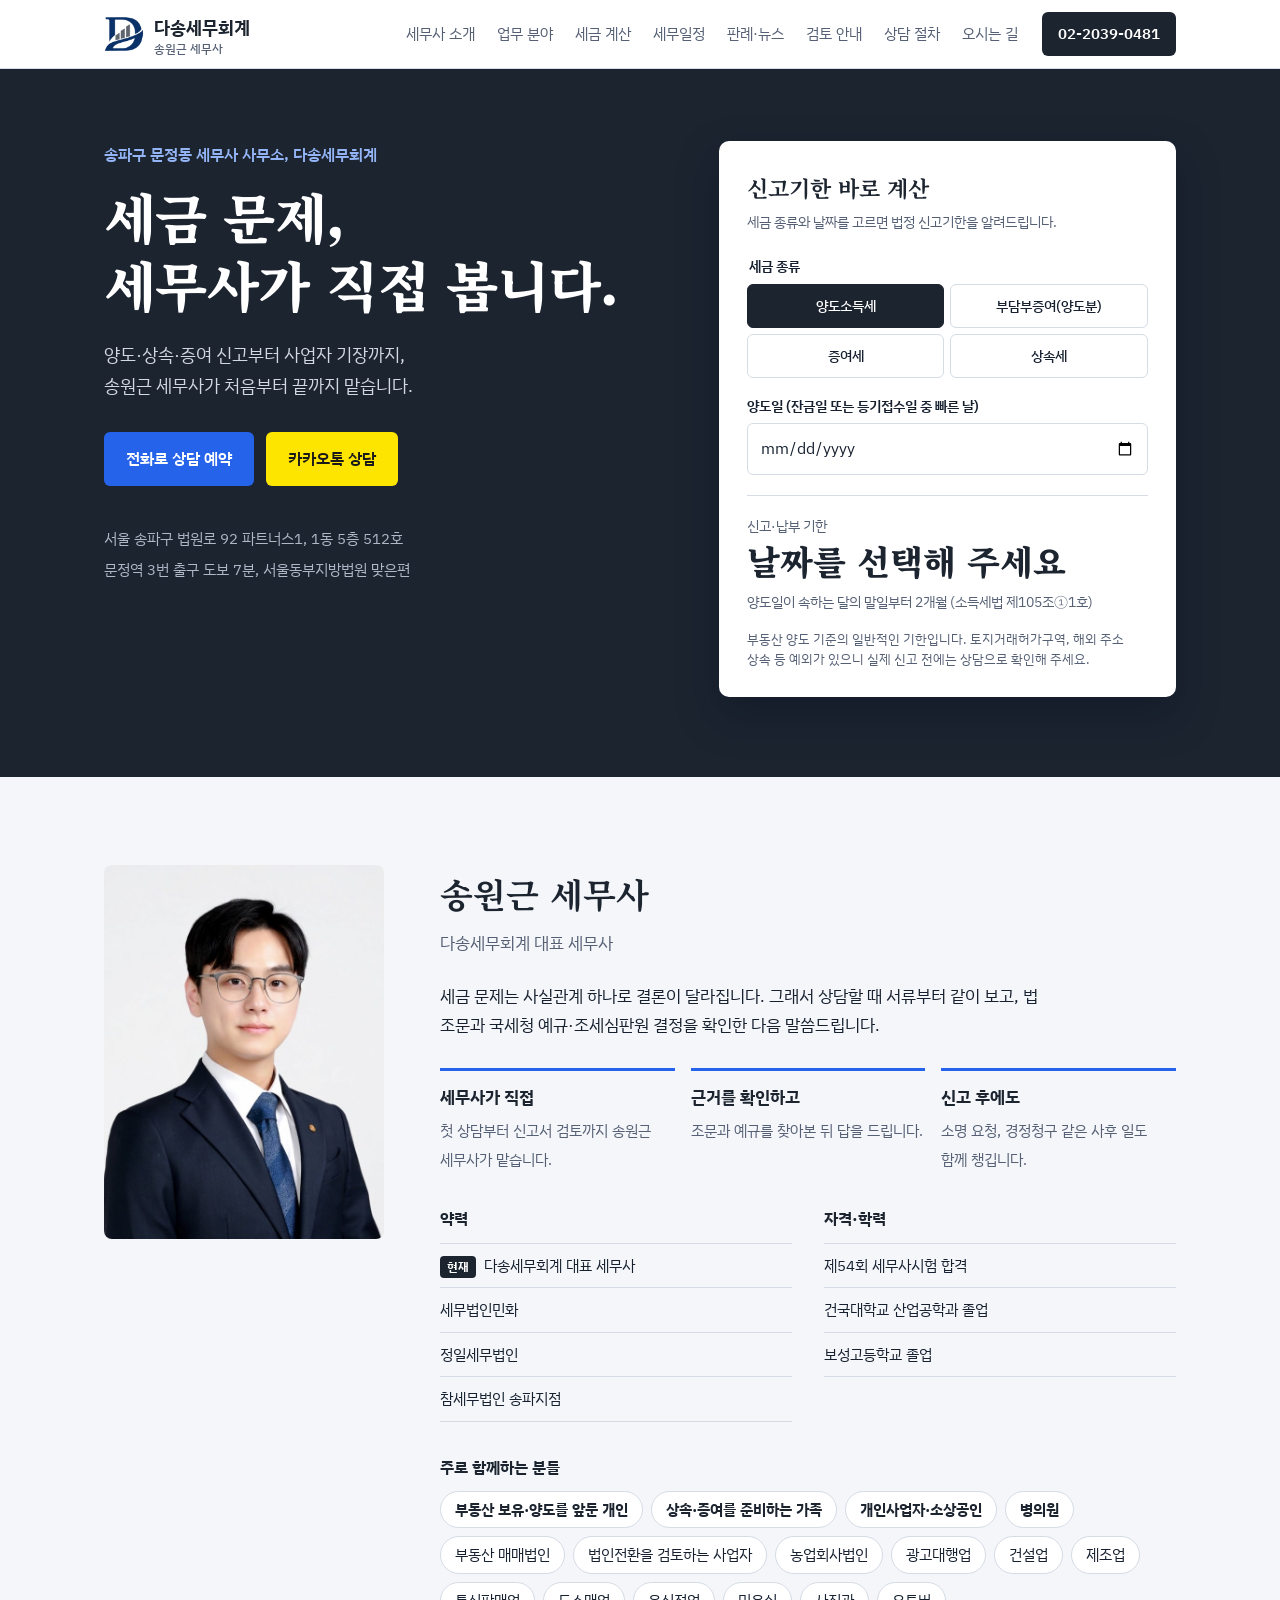
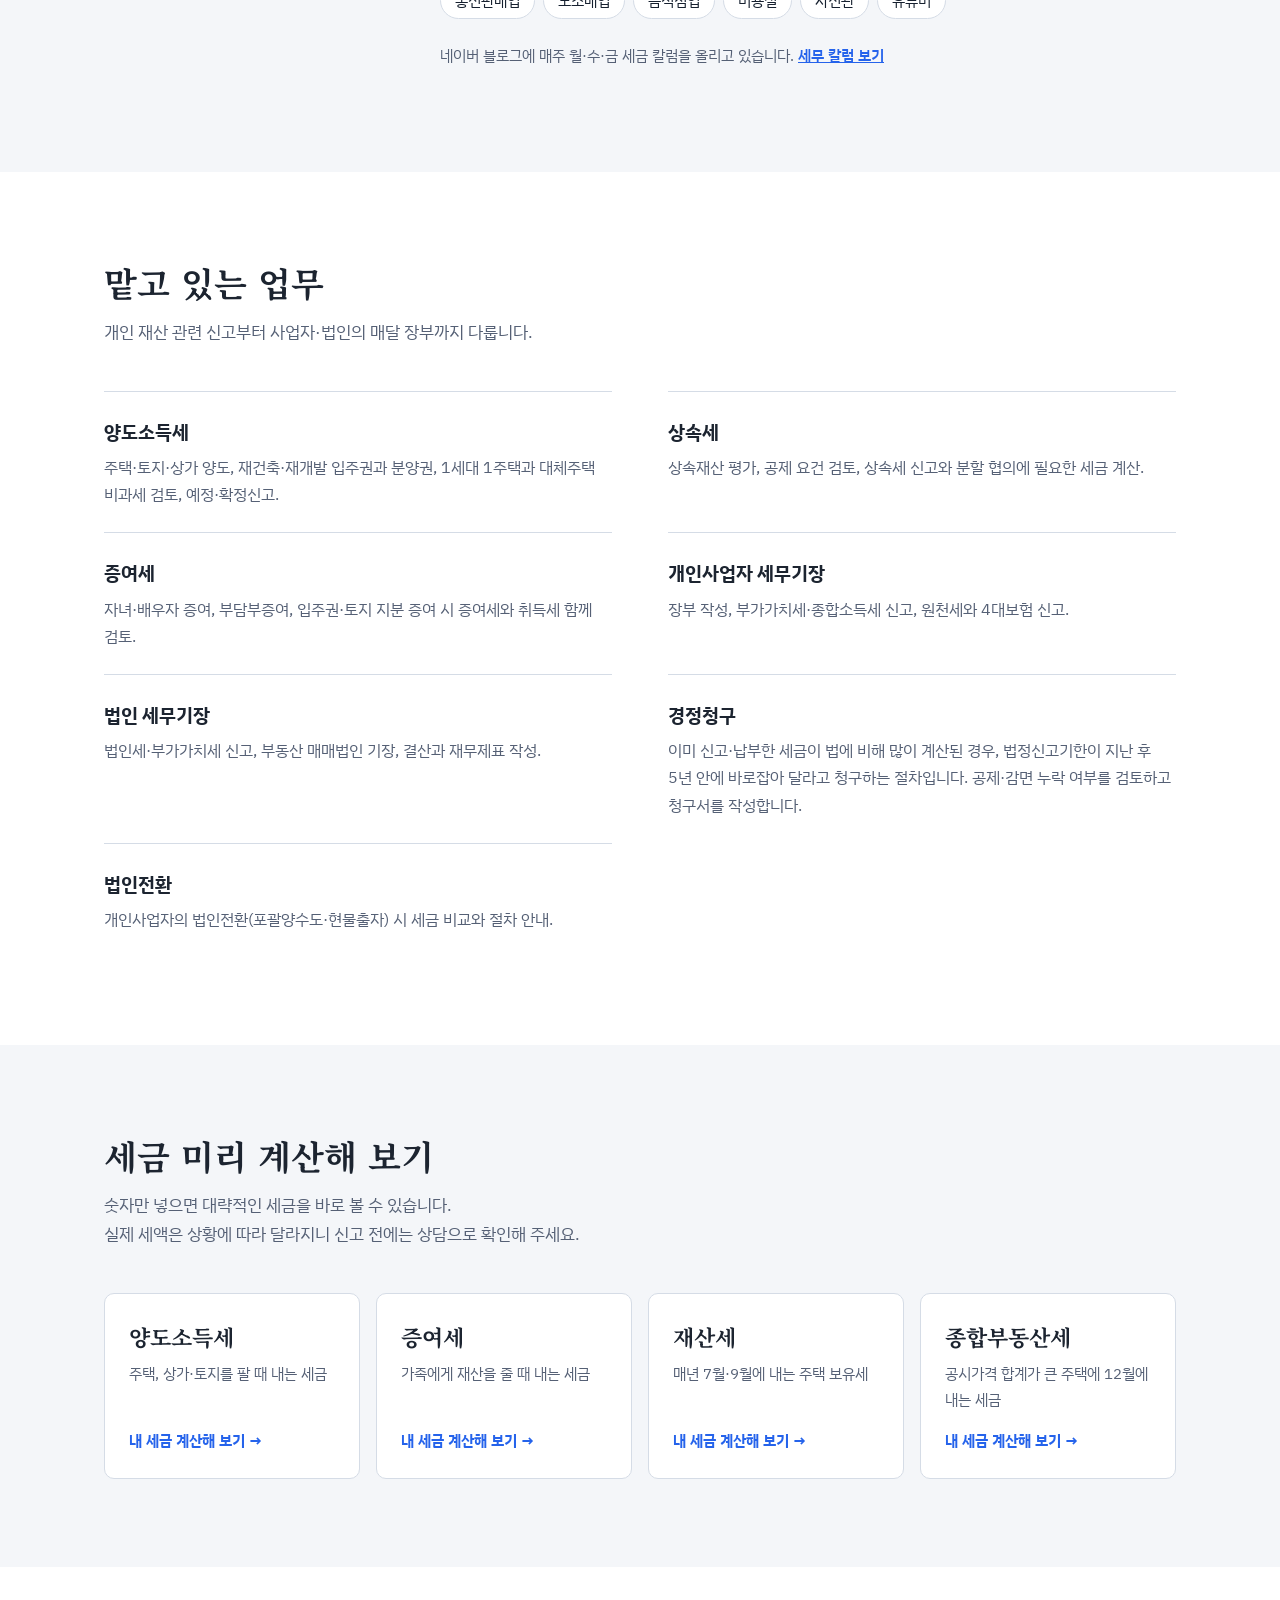
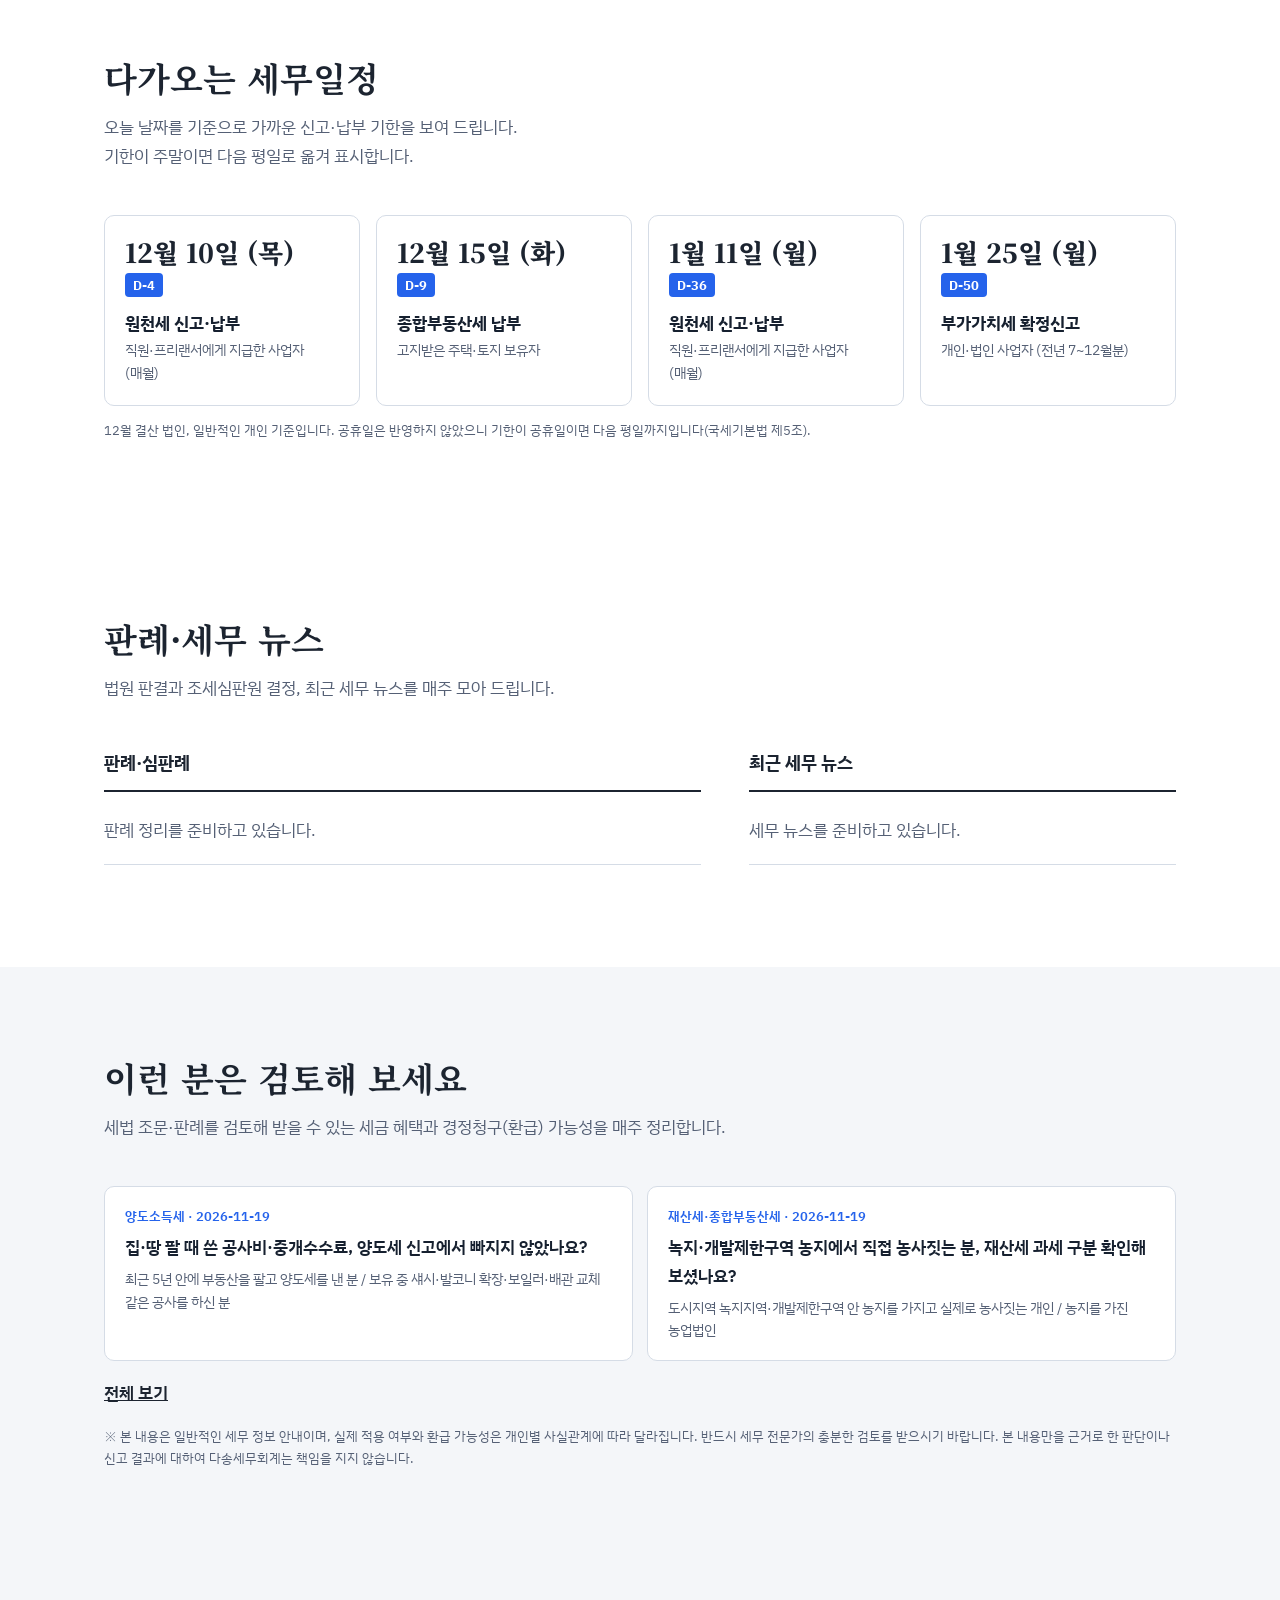
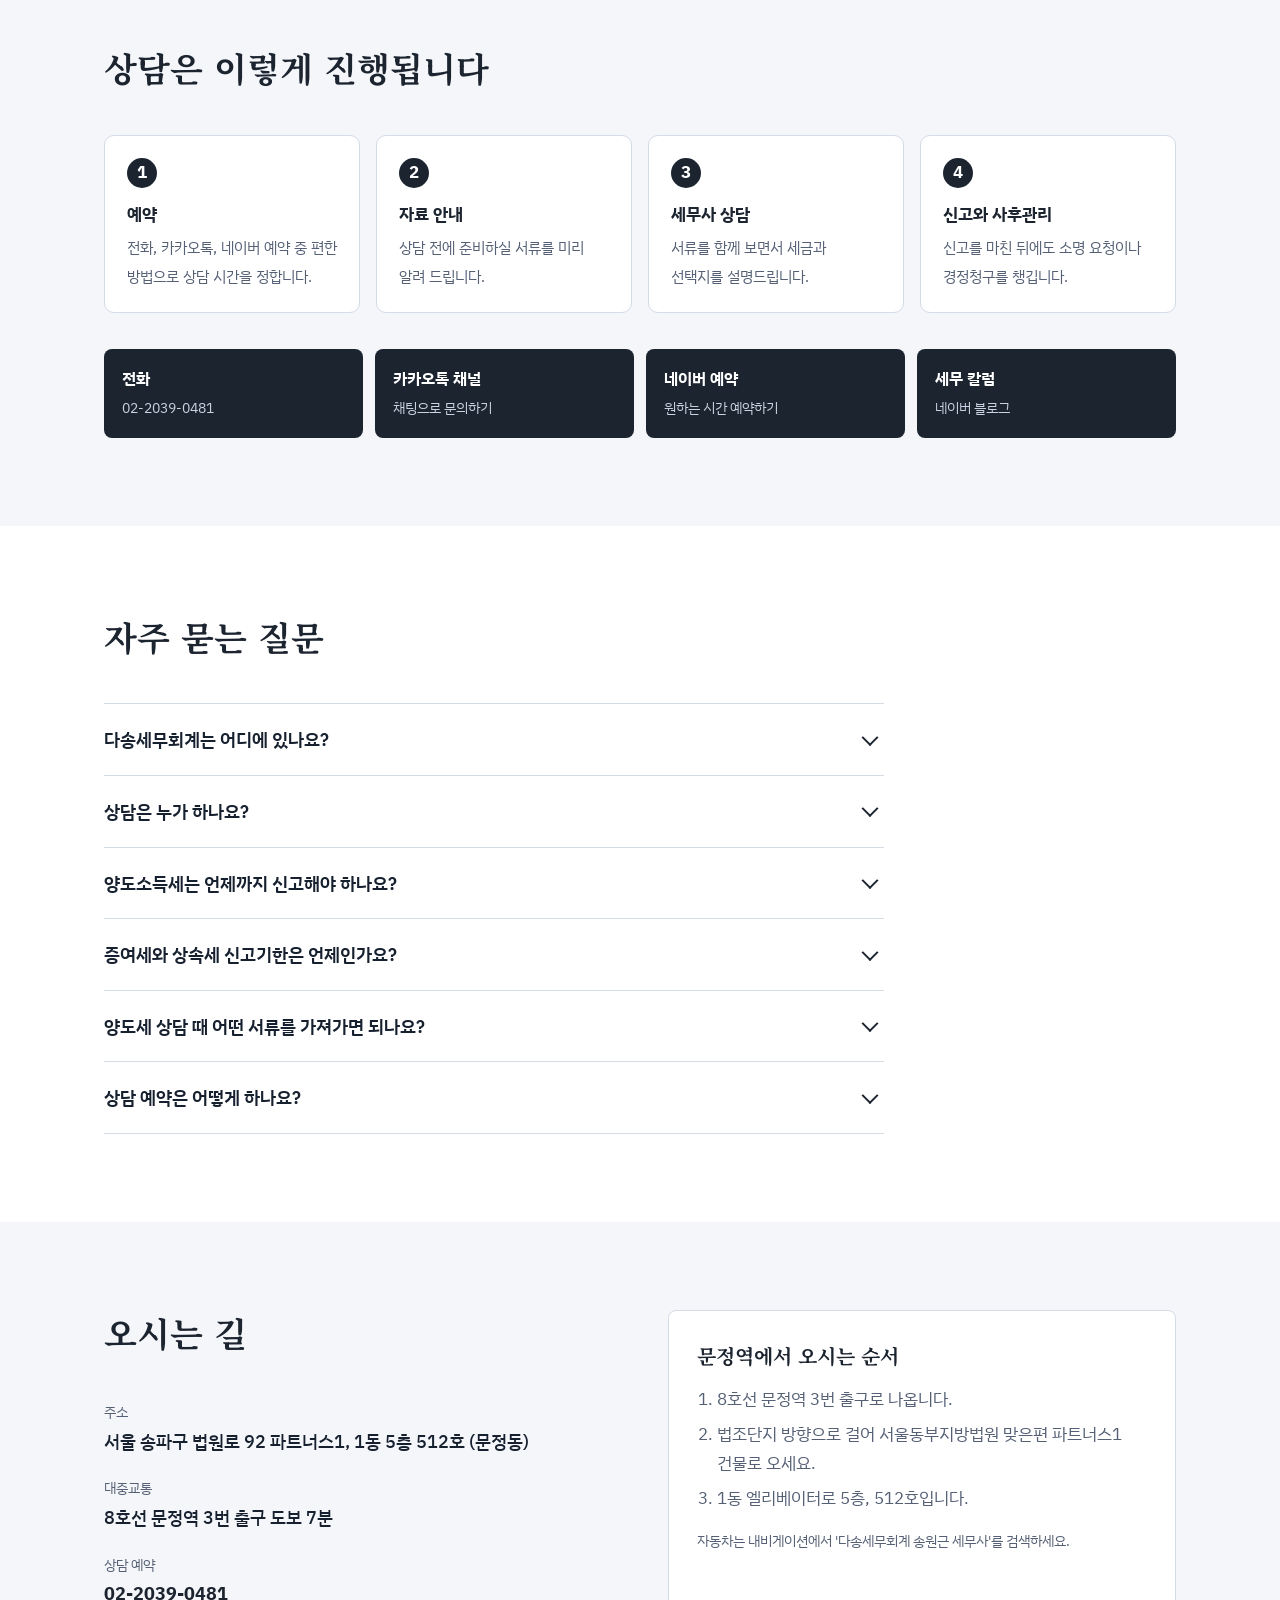
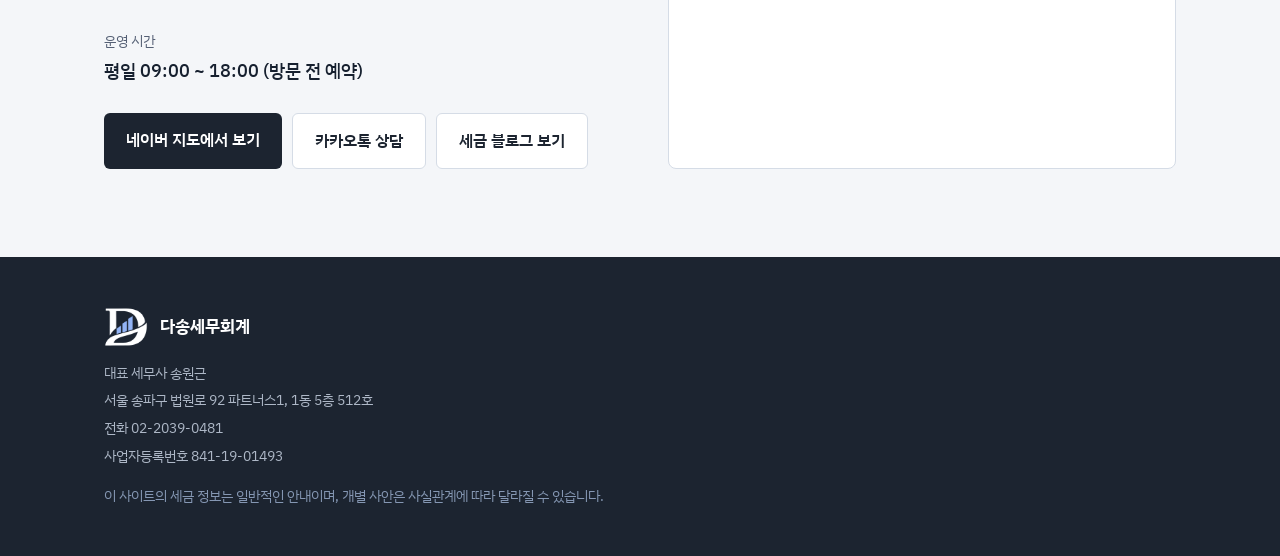
==== site/index.html @ 4ae7448d "홈페이지 원본(site/)·검토안내 정적 페이지 생성기 추가, 첫 검토안내 2건 게시" ====
<!doctype html>
<html lang="ko">
<head>
<meta charset="utf-8">
<meta name="viewport" content="width=device-width, initial-scale=1">
<title>다송세무회계 송원근 세무사 | 송파구 문정동 세무사</title>
<meta name="description" content="송파구 문정동 법조단지(서울동부지방법원 맞은편) 다송세무회계. 송원근 세무사가 양도소득세·상속세·증여세 신고와 개인·법인 세무기장, 법인전환을 직접 상담합니다. 상담 예약 02-2039-0481.">
<link rel="canonical" href="https://dasongtax.co.kr/">
<meta property="og:type" content="website">
<meta property="og:site_name" content="다송세무회계">
<meta property="og:title" content="다송세무회계 송원근 세무사 | 송파구 문정동 세무사">
<meta property="og:description" content="양도·상속·증여 신고와 개인·법인 세무기장. 문정역 3번 출구 도보 7분, 상담 예약 02-2039-0481.">
<meta property="og:url" content="https://dasongtax.co.kr/">
<meta property="og:locale" content="ko_KR">
<!-- 네이버 서치어드바이저 / 구글 서치콘솔 소유확인 태그는 등록 후 여기에 붙여 넣습니다 -->
<meta name="naver-site-verification" content="dfd315efc38483e5a90ecc6ab36db358a3cb71c3" />
<!-- <meta name="google-site-verification" content=""> -->
<link rel="icon" href="/favicon.png" type="image/png">
<link rel="apple-touch-icon" href="/logo-mark.png">
<meta property="og:image" content="https://dasongtax.co.kr/logo.png">
<link rel="preconnect" href="https://fonts.googleapis.com">
<link rel="preconnect" href="https://fonts.gstatic.com" crossorigin>
<link href="https://fonts.googleapis.com/css2?family=IBM+Plex+Sans+KR:wght@400;500;600;700&family=Noto+Serif+KR:wght@600;700;900&display=swap" rel="stylesheet">
<script type="application/ld+json">
{
  "@context": "https://schema.org",
  "@type": "AccountingService",
  "@id": "https://dasongtax.co.kr/#office",
  "name": "다송세무회계",
  "alternateName": ["다송세무회계 송원근 세무사", "다송 세무회계"],
  "url": "https://dasongtax.co.kr/",
  "telephone": "+82-2-2039-0481",
  "logo": "https://dasongtax.co.kr/logo-mark.png",
  "image": "https://dasongtax.co.kr/profile.jpg",
  "openingHoursSpecification": [{"@type": "OpeningHoursSpecification", "dayOfWeek": ["Monday","Tuesday","Wednesday","Thursday","Friday"], "opens": "09:00", "closes": "18:00"}],
  "address": {
    "@type": "PostalAddress",
    "streetAddress": "법원로 92, 1동 5층 512호 (문정동, 파트너스1)",
    "addressLocality": "송파구",
    "addressRegion": "서울특별시",
    "addressCountry": "KR"
  },
  "areaServed": ["송파구", "문정동", "서울특별시"],
  "founder": {
    "@type": "Person",
    "name": "송원근",
    "jobTitle": "세무사"
  },
  "knowsAbout": ["양도소득세", "경정청구", "상속세", "증여세", "법인세", "부가가치세", "종합소득세", "세무기장", "법인전환"],
  "sameAs": ["https://blog.naver.com/taxkeun", "https://pf.kakao.com/_hgJib"]
}
</script>
<script type="application/ld+json">
{
  "@context": "https://schema.org",
  "@type": "FAQPage",
  "mainEntity": [
    {"@type": "Question", "name": "다송세무회계는 어디에 있나요?",
     "acceptedAnswer": {"@type": "Answer", "text": "서울 송파구 법원로 92, 파트너스1 1동 5층 512호(문정동)에 있습니다. 문정역 3번 출구에서 걸어서 7분, 서울동부지방법원 맞은편입니다."}},
    {"@type": "Question", "name": "상담은 누가 하나요?",
     "acceptedAnswer": {"@type": "Answer", "text": "송원근 세무사가 직접 상담하고 신고서를 검토합니다."}},
    {"@type": "Question", "name": "양도소득세는 언제까지 신고해야 하나요?",
     "acceptedAnswer": {"@type": "Answer", "text": "부동산을 양도한 경우 양도일이 속하는 달의 말일부터 2개월 이내에 예정신고합니다(소득세법 제105조). 부담부증여의 채무 부분은 3개월입니다."}},
    {"@type": "Question", "name": "증여세와 상속세 신고기한은 언제인가요?",
     "acceptedAnswer": {"@type": "Answer", "text": "증여세는 증여받은 날이 속하는 달의 말일부터 3개월(상속세 및 증여세법 제68조), 상속세는 상속개시일이 속하는 달의 말일부터 6개월(같은 법 제67조) 이내입니다. 피상속인이나 상속인이 외국에 주소를 둔 경우 상속세는 9개월입니다."}},
    {"@type": "Question", "name": "상담 예약은 어떻게 하나요?",
     "acceptedAnswer": {"@type": "Answer", "text": "02-2039-0481로 전화하시거나 네이버 플레이스 예약을 이용해 주세요. 방문 전에 예약하시면 대기 없이 상담할 수 있습니다."}}
  ]
}
</script>
<style>
:root{
  --navy:#1C2430;
  --navy-2:#2B3647;
  --yellow:#2563EB;
  --blue-soft:#BFD6FB;
  --paper:#F4F6F9;
  --white:#FFFFFF;
  --ink:#16202F;
  --muted:#556075;
  --line:#D5DCE6;
  --serif:"Noto Serif KR", serif;
  --sans:"IBM Plex Sans KR", system-ui, sans-serif;
}
*{box-sizing:border-box}
html{scroll-behavior:smooth}
@media (prefers-reduced-motion:reduce){html{scroll-behavior:auto}}
body{margin:0;background:var(--paper);color:var(--ink);font-family:var(--sans);font-size:17px;line-height:1.7;word-break:keep-all;-webkit-font-smoothing:antialiased}
a{color:inherit}
:focus-visible{outline:3px solid var(--yellow);outline-offset:3px}
.wrap{max-width:1120px;margin:0 auto;padding:0 24px}

/* header */
.top{background:var(--white);border-bottom:1px solid var(--line);position:sticky;top:0;z-index:10}
.top .wrap{display:flex;align-items:center;gap:24px;height:68px}
.brand{display:flex;align-items:center;gap:10px;text-decoration:none;font-weight:700;color:var(--navy);font-size:18px}
.brand-mark{width:40px;height:40px;display:block}
.brand small{display:block;font-weight:500;font-size:12px;color:var(--muted);line-height:1.2}
.nav{display:flex;gap:22px;margin-left:auto}
.nav a{text-decoration:none;font-size:15px;color:var(--muted)}
.nav a:hover{color:var(--navy)}
.call{background:var(--navy);color:#fff;text-decoration:none;font-weight:600;font-size:15px;padding:9px 16px;border-radius:6px;white-space:nowrap}
.call:hover{background:var(--navy-2)}

/* hero */
.hero{background:var(--navy);color:#fff;padding:72px 0 80px}
.hero .wrap{display:grid;grid-template-columns:1.1fr .9fr;gap:56px;align-items:start}
.hero .place{margin:0 0 14px;font-size:16px;font-weight:600;color:#93B4F5}
.hero h1{font-family:var(--serif);font-weight:900;font-size:clamp(34px,4.6vw,54px);line-height:1.25;margin:0 0 22px;letter-spacing:-.01em}
.hero p.lead{font-size:18px;color:#D3D9E2;max-width:34em;margin:0 0 32px}
.hero-actions{display:flex;flex-wrap:wrap;gap:12px}
.btn{display:inline-block;text-decoration:none;font-weight:600;padding:13px 22px;border-radius:6px;font-size:16px}
.btn-yellow{background:var(--yellow);color:#fff}
.btn-yellow:hover{background:#1D4ED8}
.btn-line{border:1px solid #5C6B82;color:#fff}
.btn-kakao{background:#FEE500;color:#191919}
.btn-kakao:hover{background:#F5DC00}
.btn-line:hover{border-color:#fff}
.hero-facts{margin:40px 0 0;padding:0;list-style:none;display:grid;gap:6px;color:#AEB8C7;font-size:15px}

/* deadline calculator */
.calc{background:var(--white);color:var(--ink);border-radius:10px;padding:28px;box-shadow:0 18px 40px rgba(5,15,35,.35)}
.calc h2{font-family:var(--serif);font-size:22px;margin:0 0 4px;color:var(--navy)}
.calc .sub{font-size:14px;color:var(--muted);margin:0 0 20px}
.field{margin-bottom:16px}
.field label,.field legend{display:block;font-size:14px;font-weight:600;margin-bottom:6px;color:var(--ink)}
fieldset.field{border:0;padding:0;margin:0 0 16px}
.seg{display:grid;grid-template-columns:repeat(2,1fr);gap:6px}
.seg input{position:absolute;opacity:0;pointer-events:none}
.seg label{display:block;margin:0;text-align:center;border:1px solid var(--line);border-radius:6px;padding:9px 6px;font-weight:500;font-size:14px;cursor:pointer}
.seg input:checked + label{background:var(--navy);border-color:var(--navy);color:#fff}
.seg input:focus-visible + label{outline:3px solid var(--yellow);outline-offset:2px}
input[type=date]{width:100%;font:inherit;font-size:16px;padding:10px 12px;border:1px solid var(--line);border-radius:6px;color:var(--ink);background:#fff}
.result{border-top:1px solid var(--line);margin-top:20px;padding-top:18px}
.result .label{font-size:14px;color:var(--muted)}
.result .date{font-family:var(--serif);font-weight:900;font-size:34px;color:var(--navy);line-height:1.3;margin:2px 0 6px}
.result .date mark{background:linear-gradient(transparent 62%, var(--blue-soft) 62%);color:inherit;padding:0 2px}
.result .basis{font-size:14px;color:var(--muted);margin:0}
.result .warn{font-size:14px;color:#8A5A00;background:#FFF6DA;border-radius:6px;padding:8px 10px;margin:10px 0 0}
.calc .fine{font-size:12.5px;color:var(--muted);margin:16px 0 0;line-height:1.6}

/* sections */
section{padding:88px 0}
.sec-head{max-width:760px;margin-bottom:44px}
.sec-head h2{font-family:var(--serif);font-weight:700;font-size:clamp(26px,3vw,34px);line-height:1.35;color:var(--navy);margin:0 0 12px}
.sec-head p{margin:0;color:var(--muted)}

.services{background:var(--white)}
.svc-list{display:grid;grid-template-columns:1fr 1fr;gap:0 56px;margin:0}
.svc{padding:24px 0;border-top:1px solid var(--line)}
.svc dt{font-weight:700;font-size:19px;color:var(--navy);margin-bottom:6px}
.svc dd{margin:0;color:var(--muted);font-size:16px}

.about .wrap{display:grid;grid-template-columns:280px 1fr;gap:56px;align-items:start}
.portrait{display:block;width:100%;height:auto;aspect-ratio:3/4;object-fit:cover;background:#E9EDF2;border-radius:8px}
.about h2{font-family:var(--serif);font-size:clamp(26px,3vw,34px);color:var(--navy);margin:0 0 6px}
.about .role{color:var(--muted);margin:0 0 24px}
.about p{max-width:36em}
.career-title{font-size:16px;font-weight:700;color:var(--navy);margin:32px 0 0}
.career{list-style:none;padding:0;margin:12px 0 0;border-top:1px solid var(--line)}
.career li{padding:12px 0;border-bottom:1px solid var(--line)}
.todo{background:#FFF6DA;color:#7A5200;font-size:14px;border-radius:4px;padding:1px 6px}

.faq{background:var(--white)}
.faq-list{max-width:780px}
.faq details{border-top:1px solid var(--line)}
.faq details:last-child{border-bottom:1px solid var(--line)}
.faq summary{cursor:pointer;list-style:none;padding:20px 40px 20px 0;font-weight:600;font-size:18px;color:var(--ink);position:relative}
.faq summary::-webkit-details-marker{display:none}
.faq summary::after{content:"";position:absolute;right:8px;top:50%;width:10px;height:10px;border-right:2px solid var(--navy);border-bottom:2px solid var(--navy);transform:translateY(-70%) rotate(45deg);transition:transform .2s}
.faq details[open] summary::after{transform:translateY(-30%) rotate(-135deg)}
.faq .ans{padding:0 0 22px;color:var(--muted);max-width:40em}
.faq .ans p{margin:0 0 8px}
.faq cite{font-style:normal;font-size:14px;color:var(--navy-2)}

.visit .wrap{display:grid;grid-template-columns:1fr 1fr;gap:56px}
.visit dl{margin:0}
.visit dt{font-size:14px;color:var(--muted);margin-top:20px}
.visit dt:first-child{margin-top:0}
.visit dd{margin:2px 0 0;font-size:18px;font-weight:500}
.visit dd a{text-decoration:none;color:var(--navy);font-weight:700}
.visit .links{display:flex;flex-wrap:wrap;gap:10px;margin-top:28px}
.btn-navy{background:var(--navy);color:#fff}
.btn-navy:hover{background:var(--navy-2)}
.btn-ghost{border:1px solid var(--line);color:var(--navy);background:#fff}
.map-box{background:var(--white);border:1px solid var(--line);border-radius:8px;padding:28px}
.map-box h3{font-family:var(--serif);color:var(--navy);margin:0 0 12px;font-size:20px}
.map-box ol{margin:0;padding-left:20px;color:var(--muted)}
.map-box li{margin-bottom:6px}

footer{background:var(--navy);color:#AEB8C7;padding:44px 0;font-size:14px}
footer strong{color:#fff;font-size:17px}
.foot-brand{display:flex;align-items:center;gap:12px;margin-bottom:12px!important}
footer p{margin:4px 0}
footer .note{margin-top:16px;color:#8597B3}

.promise{list-style:none;padding:0;margin:28px 0 0;display:grid;grid-template-columns:repeat(3,1fr);gap:16px}
.promise li{border-top:3px solid var(--yellow);padding-top:12px}
.promise strong{display:block;color:var(--navy);font-size:17px;margin-bottom:4px}
.promise span{color:var(--muted);font-size:15px;line-height:1.6}
.sub-title{font-size:16px;color:var(--navy);margin:32px 0 10px}
.bio{display:grid;grid-template-columns:1fr 1fr;gap:32px}
.bio-list{list-style:none;padding:0;margin:0;border-top:1px solid var(--line)}
.bio-list li{padding:9px 0;border-bottom:1px solid var(--line);font-size:15px}
.bio-list .now{display:inline-block;background:var(--navy);color:#fff;font-size:12px;font-weight:700;border-radius:4px;padding:1px 7px;margin-right:8px}
.tags{list-style:none;padding:0;margin:0;display:flex;flex-wrap:wrap;gap:8px}
.tags li{border:1px solid var(--line);background:#fff;border-radius:999px;padding:5px 14px;font-size:15px}
.tags li.key{font-weight:700;color:var(--navy)}
.blog-note{margin-top:24px;font-size:15px;color:var(--muted)}
.blog-note a{color:var(--yellow);font-weight:600}
.tools{background:var(--paper)}
.tool-grid{display:grid;grid-template-columns:1fr 1fr;gap:28px}
.tool{background:#fff;border:1px solid var(--line);border-radius:10px;padding:28px}
.tool h3{font-family:var(--serif);color:var(--navy);font-size:22px;margin:0 0 18px}
.tool select,.tool input[inputmode]{width:100%;font:inherit;font-size:16px;padding:10px 12px;border:1px solid var(--line);border-radius:6px;background:#fff;color:var(--ink)}
.check{display:flex;gap:8px;align-items:flex-start;font-size:14px;color:var(--ink);margin:4px 0 8px}
.check input{margin-top:5px}
.out{margin:18px 0 0;border-top:1px solid var(--line)}
.out div{display:flex;justify-content:space-between;padding:9px 0;border-bottom:1px solid var(--line);font-size:15px}
.out dt{color:var(--muted)}
.out dd{margin:0;font-weight:600}
.out .total dt{color:var(--navy);font-weight:700}
.out .total dd{font-family:var(--serif);font-size:22px;color:var(--navy)}
.fine{font-size:12.5px;color:var(--muted);margin:14px 0 0;line-height:1.6}
.schedule{background:var(--white)}
.sch-list{list-style:none;padding:0;margin:0;display:grid;grid-template-columns:repeat(4,1fr);gap:16px}
.sch-list li{border:1px solid var(--line);border-radius:10px;padding:20px}
.sch-list .d{font-family:var(--serif);font-weight:900;font-size:26px;color:var(--navy);line-height:1.2}
.sch-list .dday{display:inline-block;margin-top:6px;font-size:13px;font-weight:700;color:#fff;background:var(--yellow);border-radius:4px;padding:1px 8px}
.sch-list .t{display:block;font-weight:700;margin-top:10px}
.sch-list .w{display:block;color:var(--muted);font-size:14px}
.process{background:var(--paper)}
.steps{list-style:none;counter-reset:st;padding:0;margin:0 0 36px;display:grid;grid-template-columns:repeat(4,1fr);gap:16px}
.steps li{counter-increment:st;background:#fff;border:1px solid var(--line);border-radius:10px;padding:22px}
.steps li::before{content:counter(st);display:grid;place-items:center;width:30px;height:30px;border-radius:50%;background:var(--navy);color:#fff;font-weight:700;margin-bottom:12px}
.steps strong{display:block;color:var(--navy);font-size:17px;margin-bottom:4px}
.steps span{color:var(--muted);font-size:15px}
.channels{display:grid;grid-template-columns:repeat(4,1fr);gap:12px}
.ch{display:block;text-decoration:none;background:var(--navy);color:#fff;border-radius:8px;padding:16px 18px}
.ch:hover{background:var(--navy-2)}
.ch strong{display:block;font-size:16px}
.ch span{font-size:14px;color:#C9D3E2}
@media (max-width:900px){
  .promise,.tool-grid,.steps,.channels{grid-template-columns:1fr}
  .sch-list{grid-template-columns:1fr 1fr}
}

[hidden]{display:none!important}
.tool-wide{grid-column:1/-1}
.split{display:grid;grid-template-columns:1fr 1fr;gap:32px;align-items:start}
.split .out-side{margin-top:0}
.tool-wide .out.out-side{display:block}
.seg-tabs{margin-bottom:18px}
.cgt-grid{display:grid;grid-template-columns:repeat(3,1fr);gap:0 16px}
.tool input[type=date]{width:100%}
.tool-wide .out{display:grid;grid-template-columns:1fr 1fr;column-gap:32px}
.tool-wide .out .total{grid-column:1/-1}
@media (max-width:900px){.bio,.split{grid-template-columns:1fr}.cgt-grid{grid-template-columns:1fr 1fr}.tool-wide .out{grid-template-columns:1fr}}
@media (max-width:420px){.cgt-grid{grid-template-columns:1fr}}
.calc-cards{display:grid;grid-template-columns:repeat(4,1fr);gap:16px}
.calc-card{display:flex;flex-direction:column;gap:6px;text-decoration:none;background:#fff;border:1px solid var(--line);border-radius:10px;padding:24px;color:var(--ink);transition:border-color .15s}
.calc-card:hover{border-color:var(--yellow)}
.calc-card strong{font-family:var(--serif);font-size:22px;color:var(--navy)}
.calc-card span{color:var(--muted);font-size:15px;flex:1}
.calc-card em{font-style:normal;font-weight:700;font-size:15px;color:var(--yellow);margin-top:10px}
@media (max-width:900px){.calc-cards{grid-template-columns:1fr 1fr}}
@media (max-width:420px){.calc-cards{grid-template-columns:1fr}}
.sec-head p{text-wrap:pretty}
.nw{white-space:nowrap}
@media (max-width:600px){.sec-head p{text-wrap:balance}}
@media (max-width:420px){.sch-list{grid-template-columns:1fr}}

.news{background:var(--white)}
.news-grid{display:grid;grid-template-columns:1.4fr 1fr;gap:48px}
.col-title{font-size:18px;color:var(--navy);margin:0 0 4px;padding-bottom:12px;border-bottom:2px solid var(--navy)}
.cases,.headlines{list-style:none;padding:0;margin:0}
.cases li{display:grid;grid-template-columns:88px 1fr;gap:18px;padding:22px 0;border-bottom:1px solid var(--line)}
.cases .badge{background:var(--navy);color:#fff;border-radius:8px;text-align:center;padding:10px 4px;align-self:start}
.cases .court{display:block;font-size:12px;color:#C9D3E2}
.cases .md{display:block;font-family:var(--serif);font-weight:900;font-size:20px}
.cases .yr{display:block;font-size:12px;color:#C9D3E2}
.cases h4{margin:0 0 6px;font-size:17px;line-height:1.5}
.cases h4 a{text-decoration:none;color:var(--ink)}
.cases h4 a:hover{color:var(--yellow)}
.cases p{margin:0 0 8px;color:var(--muted);font-size:15px}
.cases .point{background:#EEF3FB;border-radius:6px;padding:8px 12px;font-size:14px;color:var(--ink)}
.cases .point b{color:var(--yellow)}
.cases .meta{font-size:13px;color:var(--muted);margin-top:8px}
.headlines li{padding:14px 0;border-bottom:1px solid var(--line)}
.headlines a{text-decoration:none;color:var(--ink);font-weight:600;line-height:1.5}
.headlines a:hover{color:var(--yellow)}
.headlines .src{display:block;font-size:13px;color:var(--muted);margin-top:2px}
.news .empty{color:var(--muted);padding:20px 0;display:block}
@media (max-width:900px){.news-grid{grid-template-columns:1fr}}

@media (max-width:900px){
  .hero .wrap,.about .wrap,.visit .wrap{grid-template-columns:1fr}
  .svc-list{grid-template-columns:1fr}
  .nav{display:none}
  .call{margin-left:auto}
  .portrait{max-width:220px}
  section{padding:64px 0}
  .hero{padding:52px 0 60px}
}
@media (max-width:420px){
  .wrap{padding:0 16px}
  .brand small{display:none}
  .calc{padding:22px}
  .result .date{font-size:28px}
}
</style>
</head>
<body>

<header class="top">
  <div class="wrap">
    <a class="brand" href="#">
      <img class="brand-mark" src="logo-mark.png" alt="" width="40" height="40">
      <span>다송세무회계<small>송원근 세무사</small></span>
    </a>
    <nav class="nav" aria-label="주요 메뉴">
      <a href="#about">세무사 소개</a>
      <a href="#services">업무 분야</a>
      <a href="#tools">세금 계산</a>
      <a href="#schedule">세무일정</a>
      <a href="#news">판례·뉴스</a>
      <a href="#checkups">검토 안내</a>
      <a href="#process">상담 절차</a>
      <a href="#visit">오시는 길</a>
    </nav>
    <a class="call" href="tel:0220390481">02-2039-0481</a>
  </div>
</header>

<main>
<section class="hero" aria-labelledby="hero-title">
  <div class="wrap">
    <div>
      <p class="place">송파구 문정동 세무사 사무소, 다송세무회계</p>
      <h1 id="hero-title">세금 문제,<br>세무사가 직접 봅니다.</h1>
      <p class="lead">양도·상속·증여 신고부터 사업자 기장까지,<br>송원근 세무사가 처음부터 끝까지 맡습니다.</p>
      <div class="hero-actions">
        <a class="btn btn-yellow" href="tel:0220390481">전화로 상담 예약</a>
        <a class="btn btn-kakao" href="https://pf.kakao.com/_hgJib" target="_blank" rel="noopener">카카오톡 상담</a>
      </div>
      <ul class="hero-facts">
        <li>서울 송파구 법원로 92 파트너스1, 1동 5층 512호</li>
        <li>문정역 3번 출구 도보 7분, 서울동부지방법원 맞은편</li>
      </ul>
    </div>

    <div class="calc" id="deadline" aria-labelledby="calc-title">
      <h2 id="calc-title">신고기한 바로 계산</h2>
      <p class="sub">세금 종류와 날짜를 고르면 법정 신고기한을 알려드립니다.</p>
      <fieldset class="field">
        <legend>세금 종류</legend>
        <div class="seg">
          <input type="radio" name="tax" id="t-yangdo" value="yangdo" checked><label for="t-yangdo">양도소득세</label>
          <input type="radio" name="tax" id="t-budam" value="budam"><label for="t-budam">부담부증여(양도분)</label>
          <input type="radio" name="tax" id="t-jeungyeo" value="jeungyeo"><label for="t-jeungyeo">증여세</label>
          <input type="radio" name="tax" id="t-sangsok" value="sangsok"><label for="t-sangsok">상속세</label>
        </div>
      </fieldset>
      <div class="field">
        <label for="evt-date" id="evt-label">양도일 (잔금일 또는 등기접수일 중 빠른 날)</label>
        <input type="date" id="evt-date">
      </div>
      <div class="result" aria-live="polite">
        <div class="label">신고·납부 기한</div>
        <div class="date" id="out-date">날짜를 선택해 주세요</div>
        <p class="basis" id="out-basis"></p>
        <p class="warn" id="out-warn" hidden></p>
      </div>
      <p class="fine">부동산 양도 기준의 일반적인 기한입니다. 토지거래허가구역, 해외 주소 상속 등 예외가 있으니 실제 신고 전에는 상담으로 확인해 주세요.</p>
    </div>
  </div>
</section>

<section class="about" id="about" aria-labelledby="about-title">
  <div class="wrap">
    <img class="portrait" src="profile.jpg" alt="송원근 세무사" width="600" height="800">
    <div>
      <h2 id="about-title">송원근 세무사</h2>
      <p class="role">다송세무회계 대표 세무사</p>
      <p>세금 문제는 사실관계 하나로 결론이 달라집니다. 그래서 상담할 때 서류부터 같이 보고, 법 조문과 국세청 예규·조세심판원 결정을 확인한 다음 말씀드립니다.</p>
      <ul class="promise">
        <li><strong>세무사가 직접</strong><span>첫 상담부터 신고서 검토까지 송원근 세무사가 맡습니다.</span></li>
        <li><strong>근거를 확인하고</strong><span>조문과 예규를 찾아본 뒤 답을 드립니다.</span></li>
        <li><strong>신고 후에도</strong><span>소명 요청, 경정청구 같은 사후 일도 함께 챙깁니다.</span></li>
      </ul>
      <div class="bio">
        <div>
          <h3 class="sub-title">약력</h3>
          <ul class="bio-list">
            <li><span class="now">현재</span>다송세무회계 대표 세무사</li>
            <li>세무법인민화</li>
            <li>정일세무법인</li>
            <li>참세무법인 송파지점</li>
          </ul>
        </div>
        <div>
          <h3 class="sub-title">자격·학력</h3>
          <ul class="bio-list">
            <li>제54회 세무사시험 합격</li>
            <li>건국대학교 산업공학과 졸업</li>
            <li>보성고등학교 졸업</li>
          </ul>
        </div>
      </div>
      <h3 class="sub-title">주로 함께하는 분들</h3>
      <ul class="tags">
        <li class="key">부동산 보유·양도를 앞둔 개인</li>
        <li class="key">상속·증여를 준비하는 가족</li>
        <li class="key">개인사업자·소상공인</li>
        <li class="key">병의원</li>
        <li>부동산 매매법인</li>
        <li>법인전환을 검토하는 사업자</li>
        <li>농업회사법인</li>
        <li>광고대행업</li>
        <li>건설업</li>
        <li>제조업</li>
        <li>통신판매업</li>
        <li>도소매업</li>
        <li>음식점업</li>
        <li>미용실</li>
        <li>사진관</li>
        <li>유튜버</li>
      </ul>
      <p class="blog-note">네이버 블로그에 매주 월·수·금 세금 칼럼을 올리고 있습니다. <a href="https://blog.naver.com/taxkeun" target="_blank" rel="noopener">세무 칼럼 보기</a></p>
    </div>
  </div>
</section>

<section class="services" id="services" aria-labelledby="svc-title">
  <div class="wrap">
    <div class="sec-head">
      <h2 id="svc-title">맡고 있는 업무</h2>
      <p>개인 재산 관련 신고부터 사업자·법인의 매달 장부까지 다룹니다.</p>
    </div>
    <dl class="svc-list">
      <div class="svc"><dt>양도소득세</dt><dd>주택·토지·상가 양도, 재건축·재개발 입주권과 분양권, 1세대 1주택과 대체주택 비과세 검토, 예정·확정신고.</dd></div>
      <div class="svc"><dt>상속세</dt><dd>상속재산 평가, 공제 요건 검토, 상속세 신고와 분할 협의에 필요한 세금 계산.</dd></div>
      <div class="svc"><dt>증여세</dt><dd>자녀·배우자 증여, 부담부증여, 입주권·토지 지분 증여 시 증여세와 취득세 함께 검토.</dd></div>
      <div class="svc"><dt>개인사업자 세무기장</dt><dd>장부 작성, 부가가치세·종합소득세 신고, 원천세와 4대보험 신고.</dd></div>
      <div class="svc"><dt>법인 세무기장</dt><dd>법인세·부가가치세 신고, 부동산 매매법인 기장, 결산과 재무제표 작성.</dd></div>
      <div class="svc"><dt>경정청구</dt><dd>이미 신고·납부한 세금이 법에 비해 많이 계산된 경우, 법정신고기한이 지난 후 5년 안에 바로잡아 달라고 청구하는 절차입니다. 공제·감면 누락 여부를 검토하고 청구서를 작성합니다.</dd></div>
      <div class="svc"><dt>법인전환</dt><dd>개인사업자의 법인전환(포괄양수도·현물출자) 시 세금 비교와 절차 안내.</dd></div>
    </dl>
  </div>
</section>


<section class="tools" id="tools" aria-labelledby="tools-title">
  <div class="wrap">
    <div class="sec-head">
      <h2 id="tools-title">세금 미리 계산해 보기</h2>
      <p>숫자만 넣으면 대략적인 세금을 바로 볼 수 있습니다.<br>실제 세액은 상황에 따라 달라지니 신고 전에는 상담으로 확인해 주세요.</p>
    </div>
    <div class="calc-cards">
      <a class="calc-card" href="yangdo.html" target="_blank" rel="noopener"><strong>양도소득세</strong><span>주택, 상가·토지를 팔 때 내는 세금</span><em>내 세금 계산해 보기 →</em></a>
      <a class="calc-card" href="gift.html" target="_blank" rel="noopener"><strong>증여세</strong><span>가족에게 재산을 줄 때 내는 세금</span><em>내 세금 계산해 보기 →</em></a>
      <a class="calc-card" href="property.html" target="_blank" rel="noopener"><strong>재산세</strong><span>매년 7월·9월에 내는 주택 보유세</span><em>내 세금 계산해 보기 →</em></a>
      <a class="calc-card" href="jongbu.html" target="_blank" rel="noopener"><strong>종합부동산세</strong><span>공시가격 합계가 큰 주택에 12월에 내는 세금</span><em>내 세금 계산해 보기 →</em></a>
    </div>
  </div>
</section>

<section class="schedule" id="schedule" aria-labelledby="sch-title">
  <div class="wrap">
    <div class="sec-head">
      <h2 id="sch-title">다가오는 세무일정</h2>
      <p>오늘 날짜를 기준으로 가까운 <span class="nw">신고·납부</span> 기한을 보여 드립니다.<br>기한이 주말이면 다음 평일로 옮겨 표시합니다.</p>
    </div>
    <ol class="sch-list" id="sch-list"></ol>
    <p class="fine">12월 결산 법인, 일반적인 개인 기준입니다. 공휴일은 반영하지 않았으니 기한이 공휴일이면 다음 평일까지입니다(국세기본법 제5조).</p>
  </div>
</section>

<section class="news" id="news" aria-labelledby="news-title">
  <div class="wrap">
    <div class="sec-head">
      <h2 id="news-title">판례·세무 뉴스</h2>
      <p>법원 판결과 조세심판원 결정, 최근 세무 뉴스를 매주 모아 드립니다.</p>
    </div>
    <div class="news-grid">
      <div>
        <h3 class="col-title">판례·심판례</h3>
        <ol class="cases" id="cases"><li class="empty">불러오는 중입니다.</li></ol>
      </div>
      <div>
        <h3 class="col-title">최근 세무 뉴스</h3>
        <ol class="headlines" id="headlines"><li class="empty">불러오는 중입니다.</li></ol>
      </div>
    </div>
    <p class="fine" id="news-updated"></p>
  </div>
</section>

<!--CHECKUPS-START-->
<style>
.checkups{background:var(--paper)}
.ck-home{list-style:none;padding:0;margin:0;display:grid;grid-template-columns:repeat(auto-fit,minmax(300px,1fr));gap:14px}
.ck-home li{background:#fff;border:1px solid var(--line);border-radius:10px;padding:18px 20px}
.ck-home .t{display:block;font-size:13px;color:var(--yellow);font-weight:600;margin-bottom:6px}
.ck-home a{color:var(--ink);text-decoration:none;font-weight:600;font-size:16.5px;line-height:1.5}
.ck-home a:hover{color:var(--yellow)}
.ck-home .who{display:block;font-size:14px;color:var(--muted);margin-top:6px;line-height:1.6}
.ck-more{margin-top:18px}
.ck-more a{color:var(--navy);font-weight:600}
.checkups .fine{font-size:13px;color:var(--muted);margin-top:14px;line-height:1.7}
</style>
<section class="checkups" id="checkups" aria-labelledby="ck-title">
  <div class="wrap">
    <div class="sec-head">
      <h2 id="ck-title">이런 분은 검토해 보세요</h2>
      <p>세법 조문·판례를 검토해 받을 수 있는 세금 혜택과 경정청구(환급) 가능성을 매주 정리합니다.</p>
    </div>
    <ul class="ck-home"><li><span class="t">양도소득세 · 2026-11-19</span><a href="/checkups/2026-11-19-cgt-expenses.html">집·땅 팔 때 쓴 공사비·중개수수료, 양도세 신고에서 빠지지 않았나요?</a><span class="who">최근 5년 안에 부동산을 팔고 양도세를 낸 분 / 보유 중 섀시·발코니 확장·보일러·배관 교체 같은 공사를 하신 분</span></li><li><span class="t">재산세·종합부동산세 · 2026-11-19</span><a href="/checkups/2026-11-19-farmland-separate.html">녹지·개발제한구역 농지에서 직접 농사짓는 분, 재산세 과세 구분 확인해 보셨나요?</a><span class="who">도시지역 녹지지역·개발제한구역 안 농지를 가지고 실제로 농사짓는 개인 / 농지를 가진 농업법인</span></li></ul>
    <p class="ck-more"><a href="/checkups/">전체 보기</a></p>
    <p class="fine">※ 본 내용은 일반적인 세무 정보 안내이며, 실제 적용 여부와 환급 가능성은 개인별 사실관계에 따라 달라집니다. 반드시 세무 전문가의 충분한 검토를 받으시기 바랍니다. 본 내용만을 근거로 한 판단이나 신고 결과에 대하여 다송세무회계는 책임을 지지 않습니다.</p>
  </div>
</section>
<!--CHECKUPS-END-->

<section class="process" id="process" aria-labelledby="proc-title">
  <div class="wrap">
    <div class="sec-head">
      <h2 id="proc-title">상담은 이렇게 진행됩니다</h2>
    </div>
    <ol class="steps">
      <li><strong>예약</strong><span>전화, 카카오톡, 네이버 예약 중 편한 방법으로 상담 시간을 정합니다.</span></li>
      <li><strong>자료 안내</strong><span>상담 전에 준비하실 서류를 미리 알려 드립니다.</span></li>
      <li><strong>세무사 상담</strong><span>서류를 함께 보면서 세금과 선택지를 설명드립니다.</span></li>
      <li><strong>신고와 사후관리</strong><span>신고를 마친 뒤에도 소명 요청이나 경정청구를 챙깁니다.</span></li>
    </ol>
    <div class="channels">
      <a class="ch" href="tel:0220390481"><strong>전화</strong><span>02-2039-0481</span></a>
      <a class="ch" href="https://pf.kakao.com/_hgJib" target="_blank" rel="noopener"><strong>카카오톡 채널</strong><span>채팅으로 문의하기</span></a>
      <a class="ch" href="https://booking.naver.com/booking/6/bizes/703279" target="_blank" rel="noopener"><strong>네이버 예약</strong><span>원하는 시간 예약하기</span></a>
      <a class="ch" href="https://blog.naver.com/taxkeun" target="_blank" rel="noopener"><strong>세무 칼럼</strong><span>네이버 블로그</span></a>
    </div>
  </div>
</section>

<section class="faq" id="faq" aria-labelledby="faq-title">
  <div class="wrap">
    <div class="sec-head">
      <h2 id="faq-title">자주 묻는 질문</h2>
    </div>
    <div class="faq-list">
      <details>
        <summary>다송세무회계는 어디에 있나요?</summary>
        <div class="ans"><p>서울 송파구 법원로 92, 파트너스1 1동 5층 512호(문정동)에 있습니다. 문정역 3번 출구에서 걸어서 7분, 서울동부지방법원 맞은편입니다.</p></div>
      </details>
      <details>
        <summary>상담은 누가 하나요?</summary>
        <div class="ans"><p>송원근 세무사가 직접 상담하고 신고서를 검토합니다.</p></div>
      </details>
      <details>
        <summary>양도소득세는 언제까지 신고해야 하나요?</summary>
        <div class="ans">
          <p>부동산을 양도한 경우 양도일이 속하는 달의 말일부터 2개월 이내에 예정신고합니다. 부담부증여에서 채무를 넘긴 부분은 양도로 보아 3개월 이내입니다.</p>
          <cite>소득세법 제105조</cite>
        </div>
      </details>
      <details>
        <summary>증여세와 상속세 신고기한은 언제인가요?</summary>
        <div class="ans">
          <p>증여세는 증여받은 날이 속하는 달의 말일부터 3개월, 상속세는 상속개시일이 속하는 달의 말일부터 6개월 이내입니다. 피상속인이나 상속인이 외국에 주소를 둔 경우 상속세는 9개월입니다.</p>
          <cite>상속세 및 증여세법 제67조·제68조</cite>
        </div>
      </details>
      <details>
        <summary>양도세 상담 때 어떤 서류를 가져가면 되나요?</summary>
        <div class="ans"><p>파는 집의 매매계약서, 처음 살 때의 매매계약서(또는 분양계약서), 취득세 영수증, 중개수수료·수리비 등 비용 증빙, 가족의 다른 주택 보유 현황을 가져오시면 상담이 빠릅니다.</p></div>
      </details>
      <details>
        <summary>상담 예약은 어떻게 하나요?</summary>
        <div class="ans"><p>02-2039-0481로 전화하시거나 네이버 플레이스 예약을 이용해 주세요. 방문 전에 예약하시면 기다리지 않고 상담할 수 있습니다.</p></div>
      </details>
    </div>
  </div>
</section>

<section class="visit" id="visit" aria-labelledby="visit-title">
  <div class="wrap">
    <div>
      <div class="sec-head"><h2 id="visit-title">오시는 길</h2></div>
      <dl>
        <dt>주소</dt>
        <dd>서울 송파구 법원로 92 파트너스1, 1동 5층 512호 (문정동)</dd>
        <dt>대중교통</dt>
        <dd>8호선 문정역 3번 출구 도보 7분</dd>
        <dt>상담 예약</dt>
        <dd><a href="tel:0220390481">02-2039-0481</a></dd>
        <dt>운영 시간</dt>
        <dd>평일 09:00 ~ 18:00 (방문 전 예약)</dd>
      </dl>
      <div class="links">
        <a class="btn btn-navy" href="https://map.naver.com/p/search/%EB%8B%A4%EC%86%A1%EC%84%B8%EB%AC%B4%ED%9A%8C%EA%B3%84%20%EC%86%A1%EC%9B%90%EA%B7%BC%20%EC%84%B8%EB%AC%B4%EC%82%AC" target="_blank" rel="noopener">네이버 지도에서 보기</a>
        <a class="btn btn-ghost" href="https://pf.kakao.com/_hgJib" target="_blank" rel="noopener">카카오톡 상담</a>
        <a class="btn btn-ghost" href="https://blog.naver.com/taxkeun" target="_blank" rel="noopener">세금 블로그 보기</a>
      </div>
    </div>
    <div class="map-box">
      <h3>문정역에서 오시는 순서</h3>
      <ol>
        <li>8호선 문정역 3번 출구로 나옵니다.</li>
        <li>법조단지 방향으로 걸어 서울동부지방법원 맞은편 파트너스1 건물로 오세요.</li>
        <li>1동 엘리베이터로 5층, 512호입니다.</li>
      </ol>
      <p style="color:var(--muted);font-size:14px;margin:16px 0 0">자동차는 내비게이션에서 '다송세무회계 송원근 세무사'를 검색하세요.</p>
    </div>
  </div>
</section>
</main>

<footer>
  <div class="wrap">
    <p class="foot-brand"><img src="logo-mark-white.png" alt="" width="44" height="44"><strong>다송세무회계</strong></p>
    <p>대표 세무사 송원근</p>
    <p>서울 송파구 법원로 92 파트너스1, 1동 5층 512호</p>
    <p>전화 02-2039-0481</p>
    <p>사업자등록번호 841-19-01493</p>
    <p class="note">이 사이트의 세금 정보는 일반적인 안내이며, 개별 사안은 사실관계에 따라 달라질 수 있습니다.</p>
  </div>
</footer>

<script>
(function(){
  var rules = {
    yangdo:   {m:2, label:"양도일 (잔금일 또는 등기접수일 중 빠른 날)", name:"양도소득세 예정신고", basis:"양도일이 속하는 달의 말일부터 2개월 (소득세법 제105조①1호)"},
    budam:    {m:3, label:"증여일 (부담부증여 계약에 따른 증여일)", name:"부담부증여 양도소득세", basis:"양도일이 속하는 달의 말일부터 3개월 (소득세법 제105조①3호)"},
    jeungyeo: {m:3, label:"증여받은 날 (부동산은 보통 등기접수일)", name:"증여세", basis:"증여받은 날이 속하는 달의 말일부터 3개월 (상속세 및 증여세법 제68조①)"},
    sangsok:  {m:6, label:"상속개시일 (돌아가신 날)", name:"상속세", basis:"상속개시일이 속하는 달의 말일부터 6개월 (상속세 및 증여세법 제67조①)"}
  };
  var dateEl = document.getElementById('evt-date');
  var labelEl = document.getElementById('evt-label');
  var outDate = document.getElementById('out-date');
  var outBasis = document.getElementById('out-basis');
  var outWarn = document.getElementById('out-warn');
  var days = ['일','월','화','수','목','금','토'];

  function current(){ return document.querySelector('input[name=tax]:checked').value; }

  function calc(){
    var r = rules[current()];
    labelEl.textContent = r.label;
    outBasis.textContent = r.basis;
    outWarn.hidden = true;
    if(!dateEl.value){ outDate.textContent = '날짜를 선택해 주세요'; return; }
    var p = dateEl.value.split('-').map(Number);
    // 사건일이 속한 달의 말일로부터 m개월 → (해당 월 + m)의 말일
    var d = new Date(p[0], p[1] - 1 + r.m + 1, 0);
    var s = d.getFullYear() + '년 ' + (d.getMonth()+1) + '월 ' + d.getDate() + '일';
    outDate.innerHTML = '<mark>' + s + '</mark> (' + days[d.getDay()] + ')';
    if(d.getDay() === 0 || d.getDay() === 6){
      outWarn.hidden = false;
      outWarn.textContent = '기한이 주말입니다. 국세기본법 제5조에 따라 다음 평일로 미뤄집니다. 공휴일·대체공휴일·노동절도 같습니다.';
    }
  }
  document.querySelectorAll('input[name=tax]').forEach(function(el){ el.addEventListener('change', calc); });
  dateEl.addEventListener('input', calc);
  calc();
})();

(function(){
  function num(v){return Number(String(v).replace(/[^0-9]/g,''))||0}
  function won(n){return Math.round(n).toLocaleString('ko-KR')+'원'}
  function fmt(el){var n=num(el.value);el.value=n?n.toLocaleString('ko-KR'):''}
  // 세무일정
  var items=[
    {m:1,d:25,t:'부가가치세 확정신고',w:'개인·법인 사업자 (전년 7~12월분)'},
    {m:2,d:10,t:'사업장현황신고',w:'면세 개인사업자 (병의원 등)'},
    {m:3,d:31,t:'법인세 신고',w:'12월 결산 법인'},
    {m:4,d:25,t:'부가가치세 예정신고',w:'법인 사업자 (1~3월분)'},
    {m:5,d:31,t:'종합소득세 신고',w:'개인사업자·임대소득자 등'},
    {m:6,d:30,t:'종합소득세 신고',w:'성실신고확인 대상 사업자'},
    {m:7,d:25,t:'부가가치세 확정신고',w:'개인·법인 사업자 (1~6월분)'},
    {m:8,d:31,t:'법인세 중간예납',w:'12월 결산 법인'},
    {m:10,d:25,t:'부가가치세 예정신고',w:'법인 사업자 (7~9월분)'},
    {m:11,d:30,t:'종합소득세 중간예납',w:'고지받은 개인사업자'},
    {m:12,d:15,t:'종합부동산세 납부',w:'고지받은 주택·토지 보유자'}
  ];
  var days=['일','월','화','수','목','금','토'];
  function shift(dt){while(dt.getDay()===0||dt.getDay()===6){dt.setDate(dt.getDate()+1)}return dt}
  var today=new Date(); today.setHours(0,0,0,0);
  var list=[];
  [today.getFullYear(),today.getFullYear()+1].forEach(function(y){
    items.forEach(function(it){list.push({dt:shift(new Date(y,it.m-1,it.d)),t:it.t,w:it.w})});
    for(var m=0;m<12;m++){list.push({dt:shift(new Date(y,m,10)),t:'원천세 신고·납부',w:'직원·프리랜서에게 지급한 사업자 (매월)'})}
  });
  list=list.filter(function(x){return x.dt>=today}).sort(function(a,b){return a.dt-b.dt}).slice(0,4);
  var ol=document.getElementById('sch-list');
  list.forEach(function(x){
    var dd=Math.round((x.dt-today)/864e5);
    var li=document.createElement('li');
    li.innerHTML='<div class="d">'+(x.dt.getMonth()+1)+'월 '+x.dt.getDate()+'일 ('+days[x.dt.getDay()]+')</div><span class="dday">'+(dd===0?'오늘':'D-'+dd)+'</span><span class="t">'+x.t+'</span><span class="w">'+x.w+'</span>';
    ol.appendChild(li);
  });
})();

(function(){
  // 뉴스 데이터 주소: GitHub 저장소 연결 후 실제 주소로 바꿉니다.
  var NEWS_URL='https://raw.githubusercontent.com/dasongtax/dasongtax-news/main/news.json';
  function esc(t){return String(t==null?'':t).replace(/[&<>"]/g,function(c){return{'&':'&amp;','<':'&lt;','>':'&gt;','"':'&quot;'}[c]})}
  function safeUrl(u){return /^https:\/\//.test(u||'')?u:'#'}
  var cEl=document.getElementById('cases'),hEl=document.getElementById('headlines'),up=document.getElementById('news-updated');
  function fail(){cEl.innerHTML='<li class="empty">판례 정리를 준비하고 있습니다.</li>';hEl.innerHTML='<li class="empty">세무 뉴스를 준비하고 있습니다.</li>'}
  if(NEWS_URL.indexOf('http')!==0){fail();return}
  fetch(NEWS_URL,{cache:'no-cache'}).then(function(r){if(!r.ok)throw 0;return r.json()}).then(function(d){
    var cs=(d.cases||[]).slice(0,4), hs=(d.news||[]).slice(0,8);
    cEl.innerHTML=cs.length?cs.map(function(c){
      var dt=(c.date||'').split('-');
      return '<li><div class="badge"><span class="court">'+esc(c.court)+'</span><span class="md">'+esc((dt[1]||'')+'.'+(dt[2]||''))+'</span><span class="yr">'+esc(dt[0])+'</span></div><div><h4><a href="'+safeUrl(c.url)+'" target="_blank" rel="noopener">'+esc(c.title)+'</a></h4><p>'+esc(c.summary)+'</p>'+(c.point?'<div class="point"><b>실무 포인트</b> '+esc(c.point)+'</div>':'')+'<div class="meta">'+esc([c.tax,c.caseNo,c.result].filter(Boolean).join(' | '))+'</div></div></li>'}).join(''):'<li class="empty">새 판례가 들어오면 정리해 올립니다.</li>';
    hEl.innerHTML=hs.length?hs.map(function(n){return '<li><a href="'+safeUrl(n.url)+'" target="_blank" rel="noopener">'+esc(n.title)+'</a><span class="src">'+esc(n.source)+' '+esc(n.time||'')+'</span></li>'}).join(''):'<li class="empty">새 뉴스를 모으고 있습니다.</li>';
    if(d.updated) up.textContent='업데이트: '+d.updated+' · 제목을 누르면 원문으로 이동합니다.';
  }).catch(fail);
})();
</script>
</body>
</html>
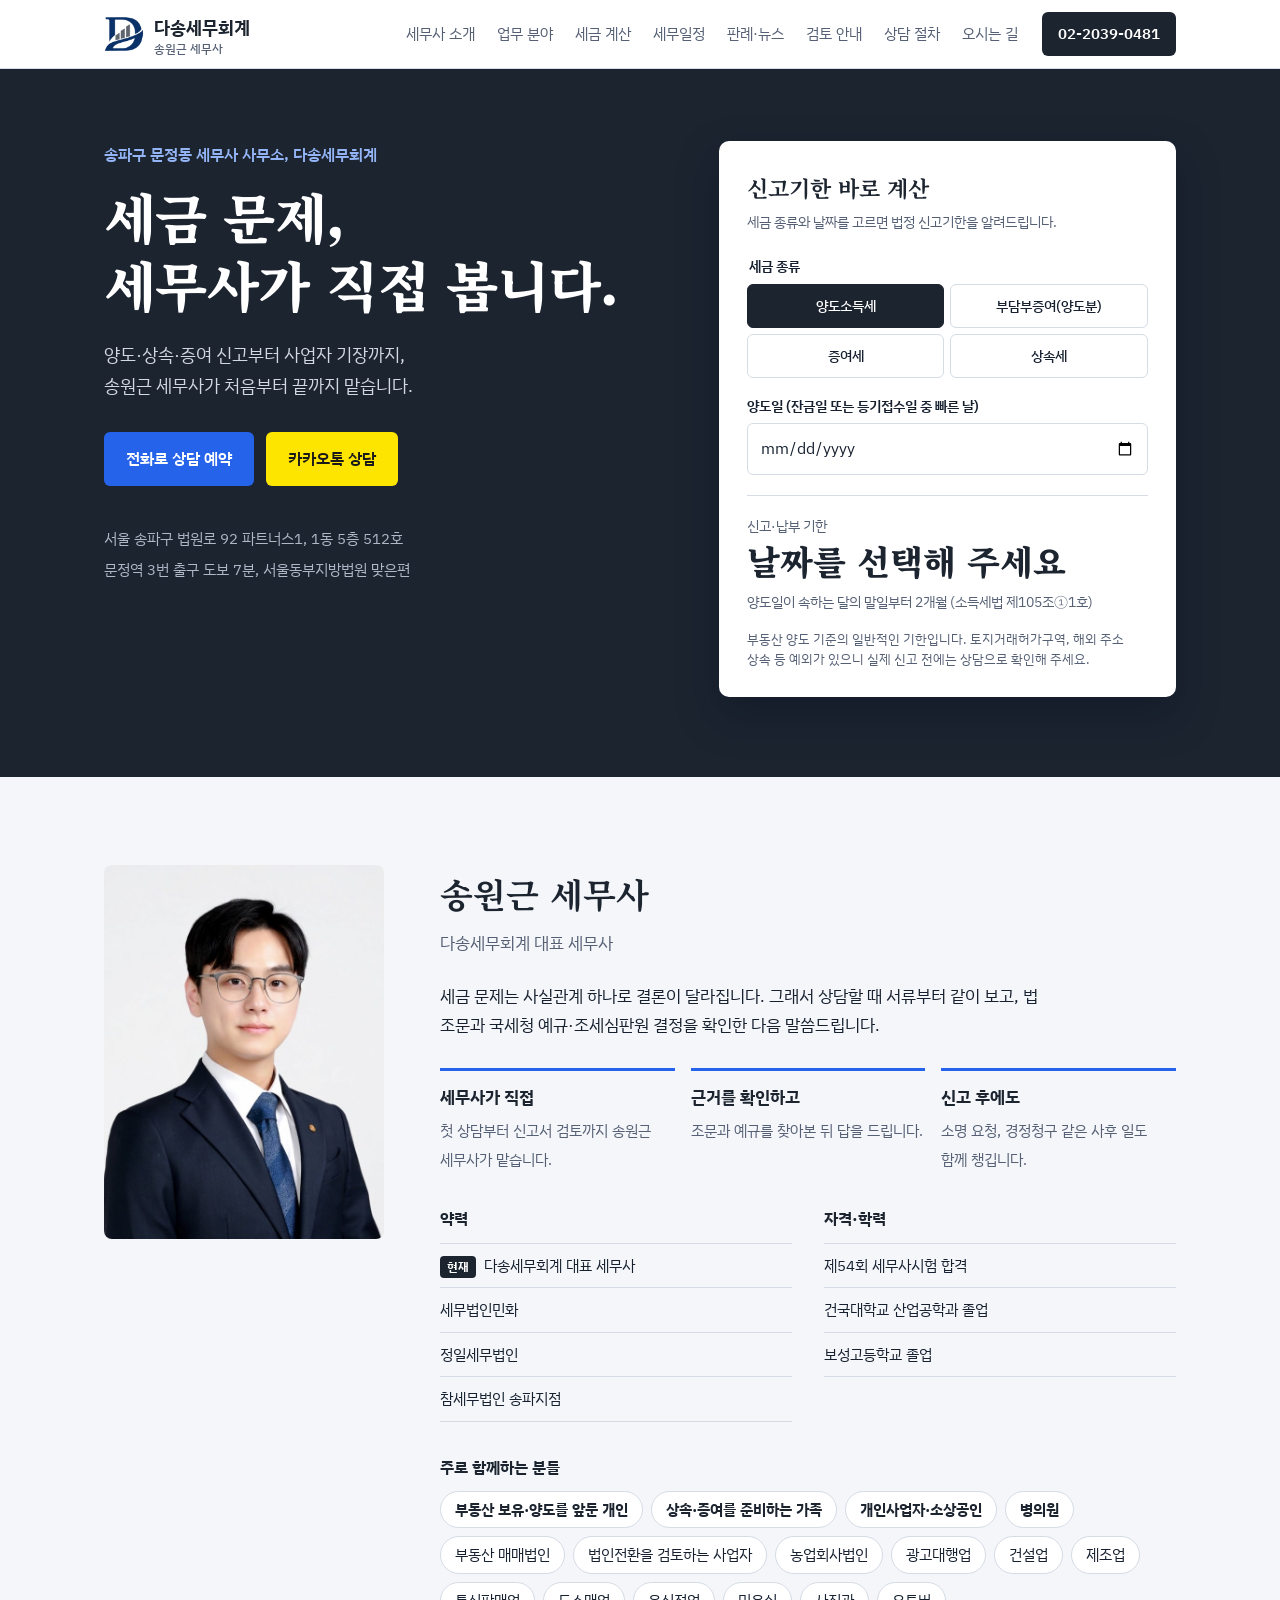
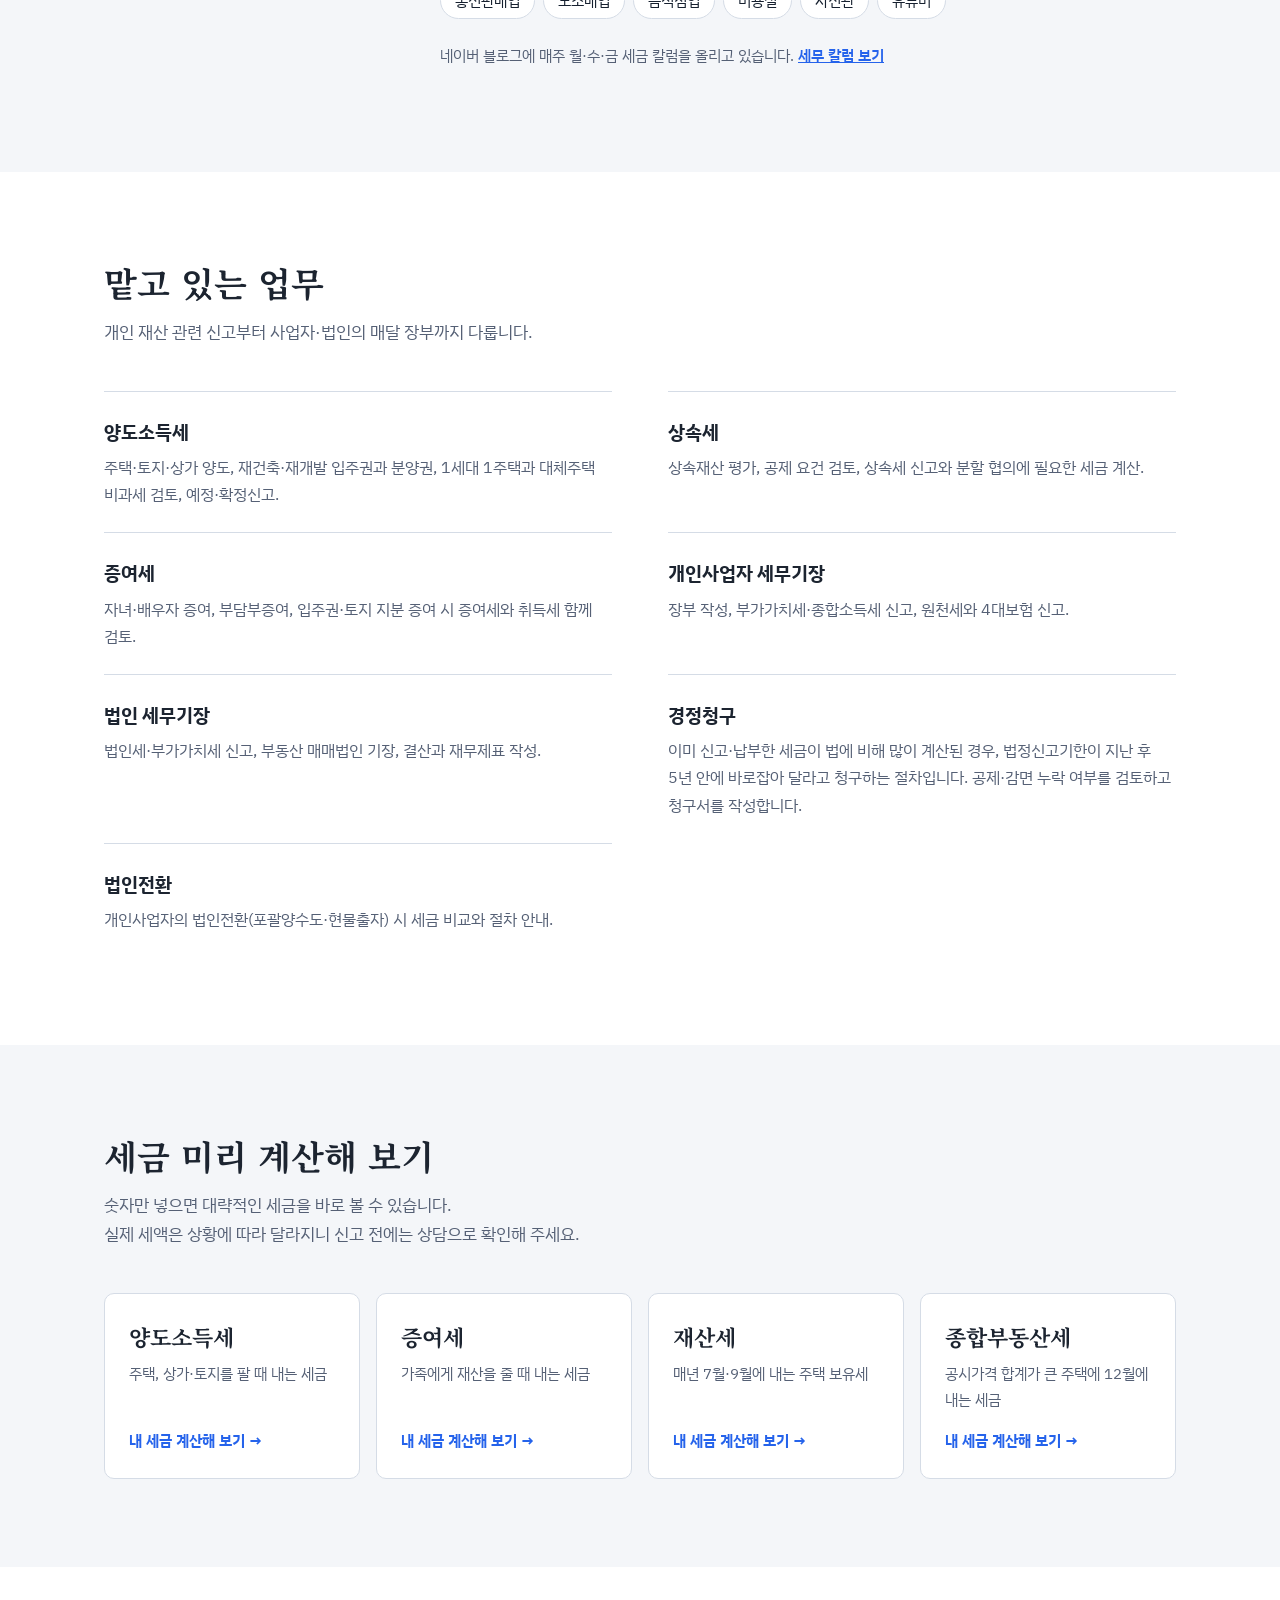
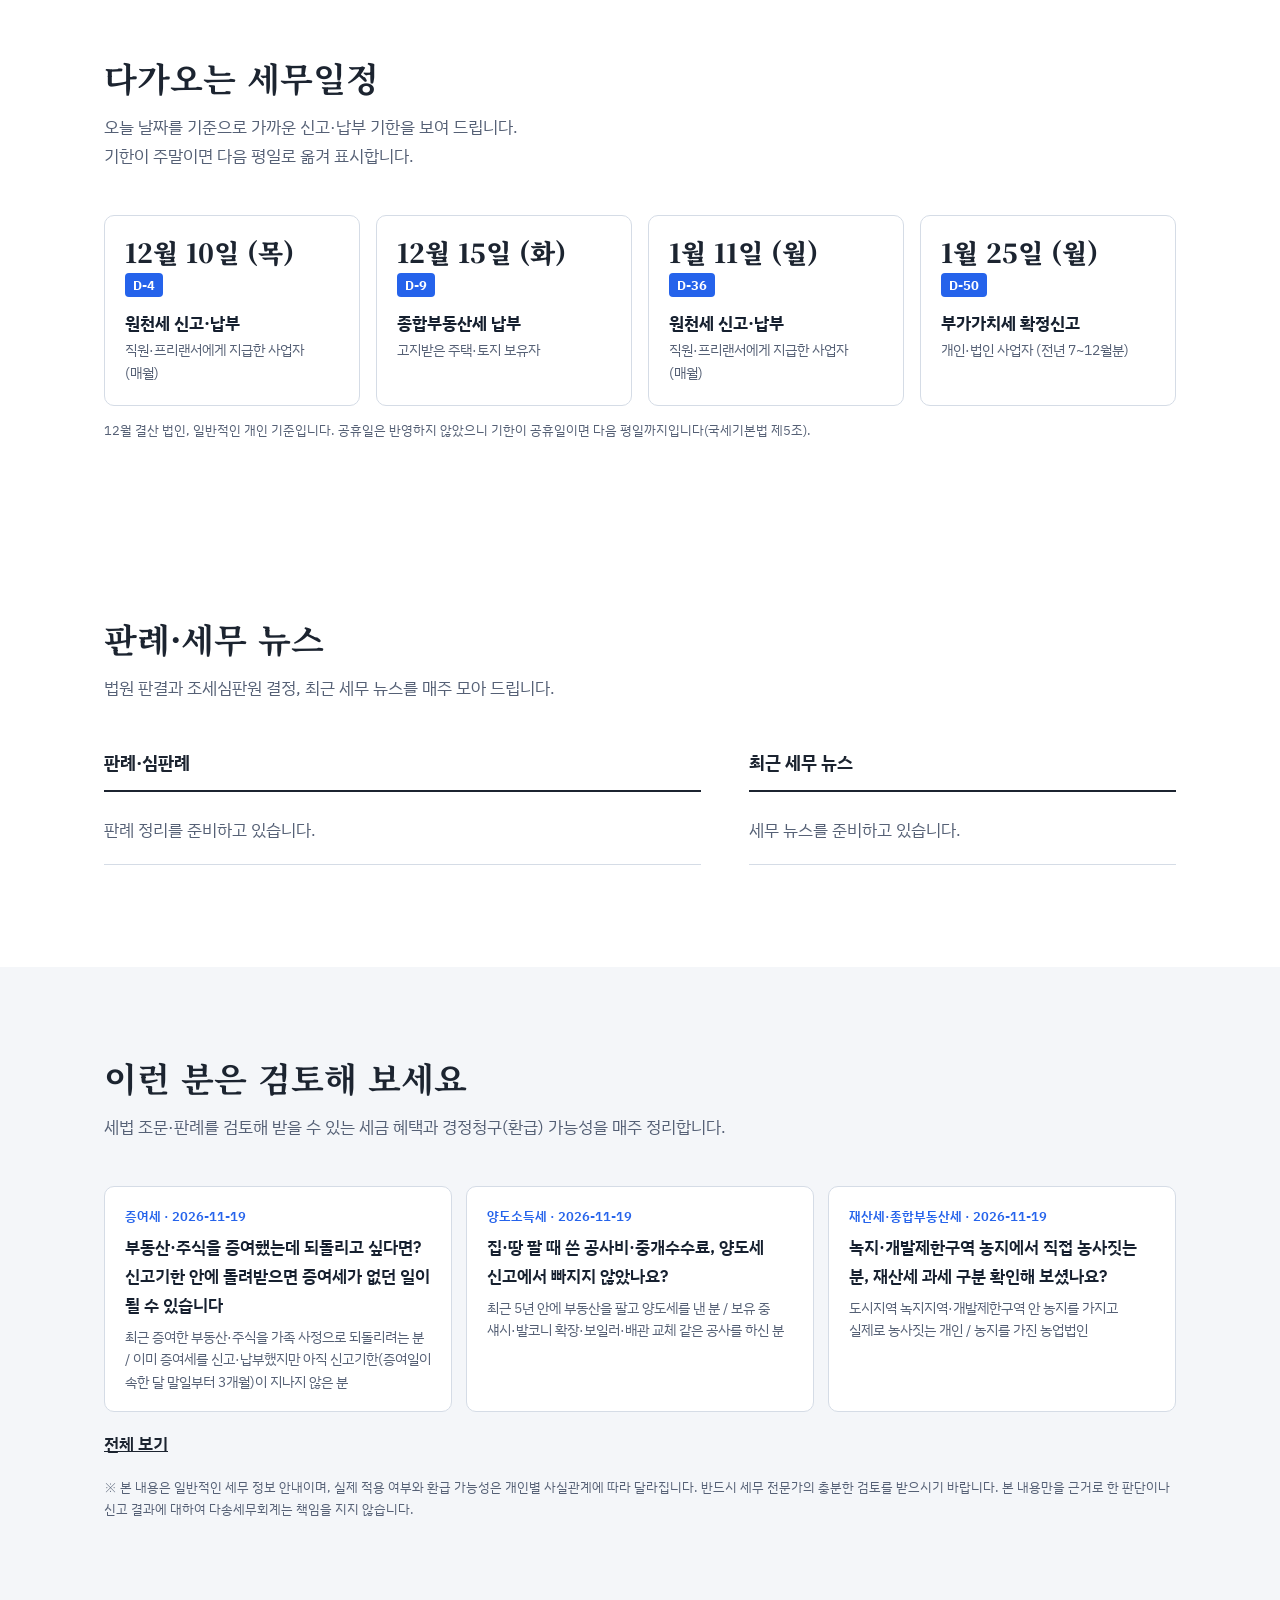
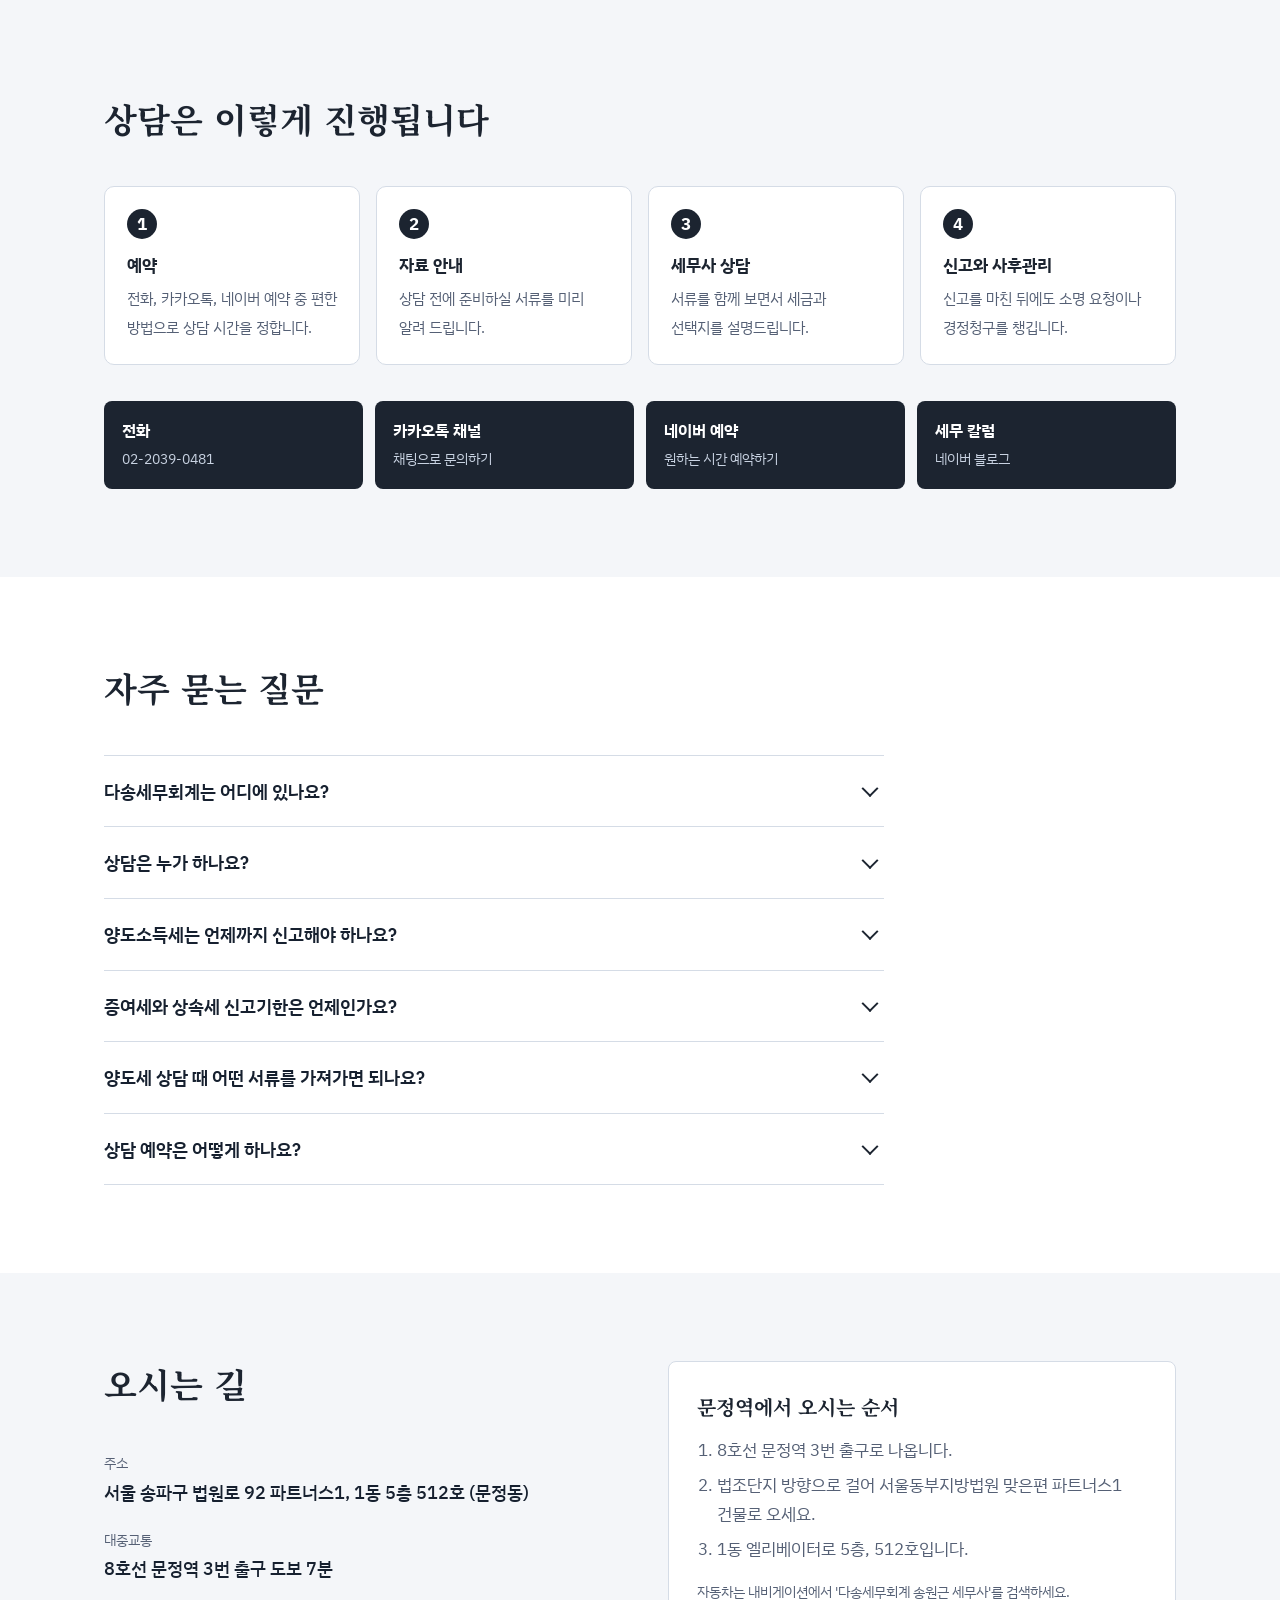
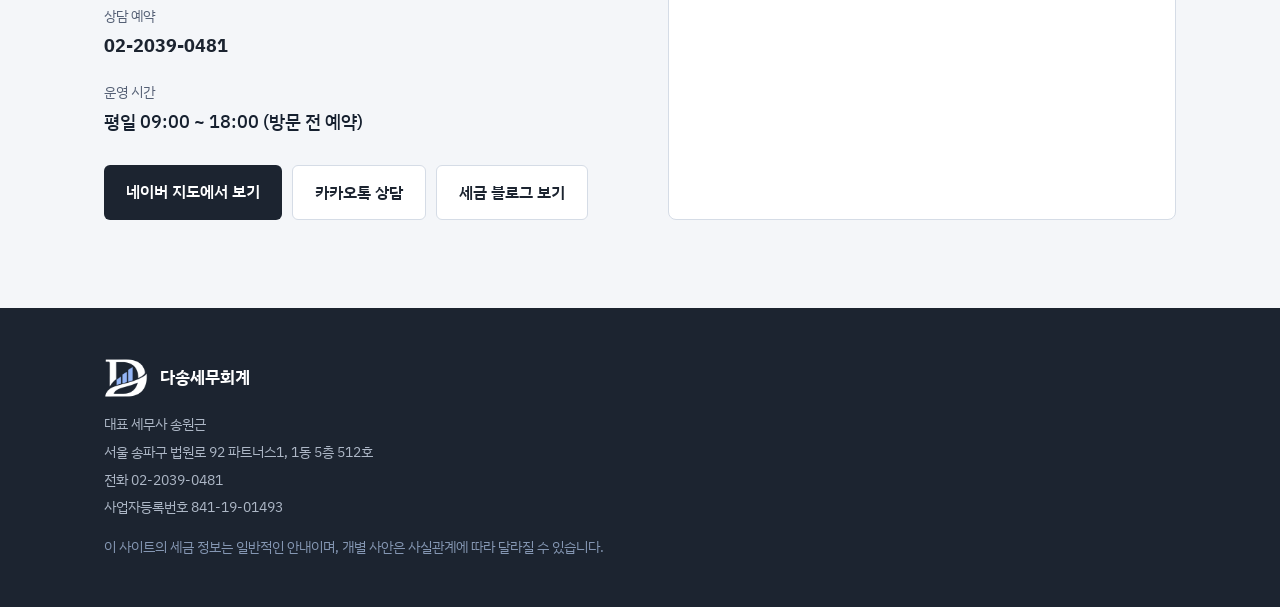
==== commit acc58572: "2026-11-20 판례·뉴스·검토안내 갱신 Co-Authored-By: Claude Opus 5.5 <noreply@anthropic.com> Claude-Session: htt" ====
--- a/site/index.html
+++ b/site/index.html
@@ -515,7 +515,7 @@
       <h2 id="ck-title">이런 분은 검토해 보세요</h2>
       <p>세법 조문·판례를 검토해 받을 수 있는 세금 혜택과 경정청구(환급) 가능성을 매주 정리합니다.</p>
     </div>
-    <ul class="ck-home"><li><span class="t">양도소득세 · 2026-11-19</span><a href="/checkups/2026-11-19-cgt-expenses.html">집·땅 팔 때 쓴 공사비·중개수수료, 양도세 신고에서 빠지지 않았나요?</a><span class="who">최근 5년 안에 부동산을 팔고 양도세를 낸 분 / 보유 중 섀시·발코니 확장·보일러·배관 교체 같은 공사를 하신 분</span></li><li><span class="t">재산세·종합부동산세 · 2026-11-19</span><a href="/checkups/2026-11-19-farmland-separate.html">녹지·개발제한구역 농지에서 직접 농사짓는 분, 재산세 과세 구분 확인해 보셨나요?</a><span class="who">도시지역 녹지지역·개발제한구역 안 농지를 가지고 실제로 농사짓는 개인 / 농지를 가진 농업법인</span></li></ul>
+    <ul class="ck-home"><li><span class="t">증여세 · 2026-11-19</span><a href="/checkups/2026-11-19-gift-return.html">부동산·주식을 증여했는데 되돌리고 싶다면? 신고기한 안에 돌려받으면 증여세가 없던 일이 될 수 있습니다</a><span class="who">최근 증여한 부동산·주식을 가족 사정으로 되돌리려는 분 / 이미 증여세를 신고·납부했지만 아직 신고기한(증여일이 속한 달 말일부터 3개월)이 지나지 않은 분</span></li><li><span class="t">양도소득세 · 2026-11-19</span><a href="/checkups/2026-11-19-cgt-expenses.html">집·땅 팔 때 쓴 공사비·중개수수료, 양도세 신고에서 빠지지 않았나요?</a><span class="who">최근 5년 안에 부동산을 팔고 양도세를 낸 분 / 보유 중 섀시·발코니 확장·보일러·배관 교체 같은 공사를 하신 분</span></li><li><span class="t">재산세·종합부동산세 · 2026-11-19</span><a href="/checkups/2026-11-19-farmland-separate.html">녹지·개발제한구역 농지에서 직접 농사짓는 분, 재산세 과세 구분 확인해 보셨나요?</a><span class="who">도시지역 녹지지역·개발제한구역 안 농지를 가지고 실제로 농사짓는 개인 / 농지를 가진 농업법인</span></li></ul>
     <p class="ck-more"><a href="/checkups/">전체 보기</a></p>
     <p class="fine">※ 본 내용은 일반적인 세무 정보 안내이며, 실제 적용 여부와 환급 가능성은 개인별 사실관계에 따라 달라집니다. 반드시 세무 전문가의 충분한 검토를 받으시기 바랍니다. 본 내용만을 근거로 한 판단이나 신고 결과에 대하여 다송세무회계는 책임을 지지 않습니다.</p>
   </div>
